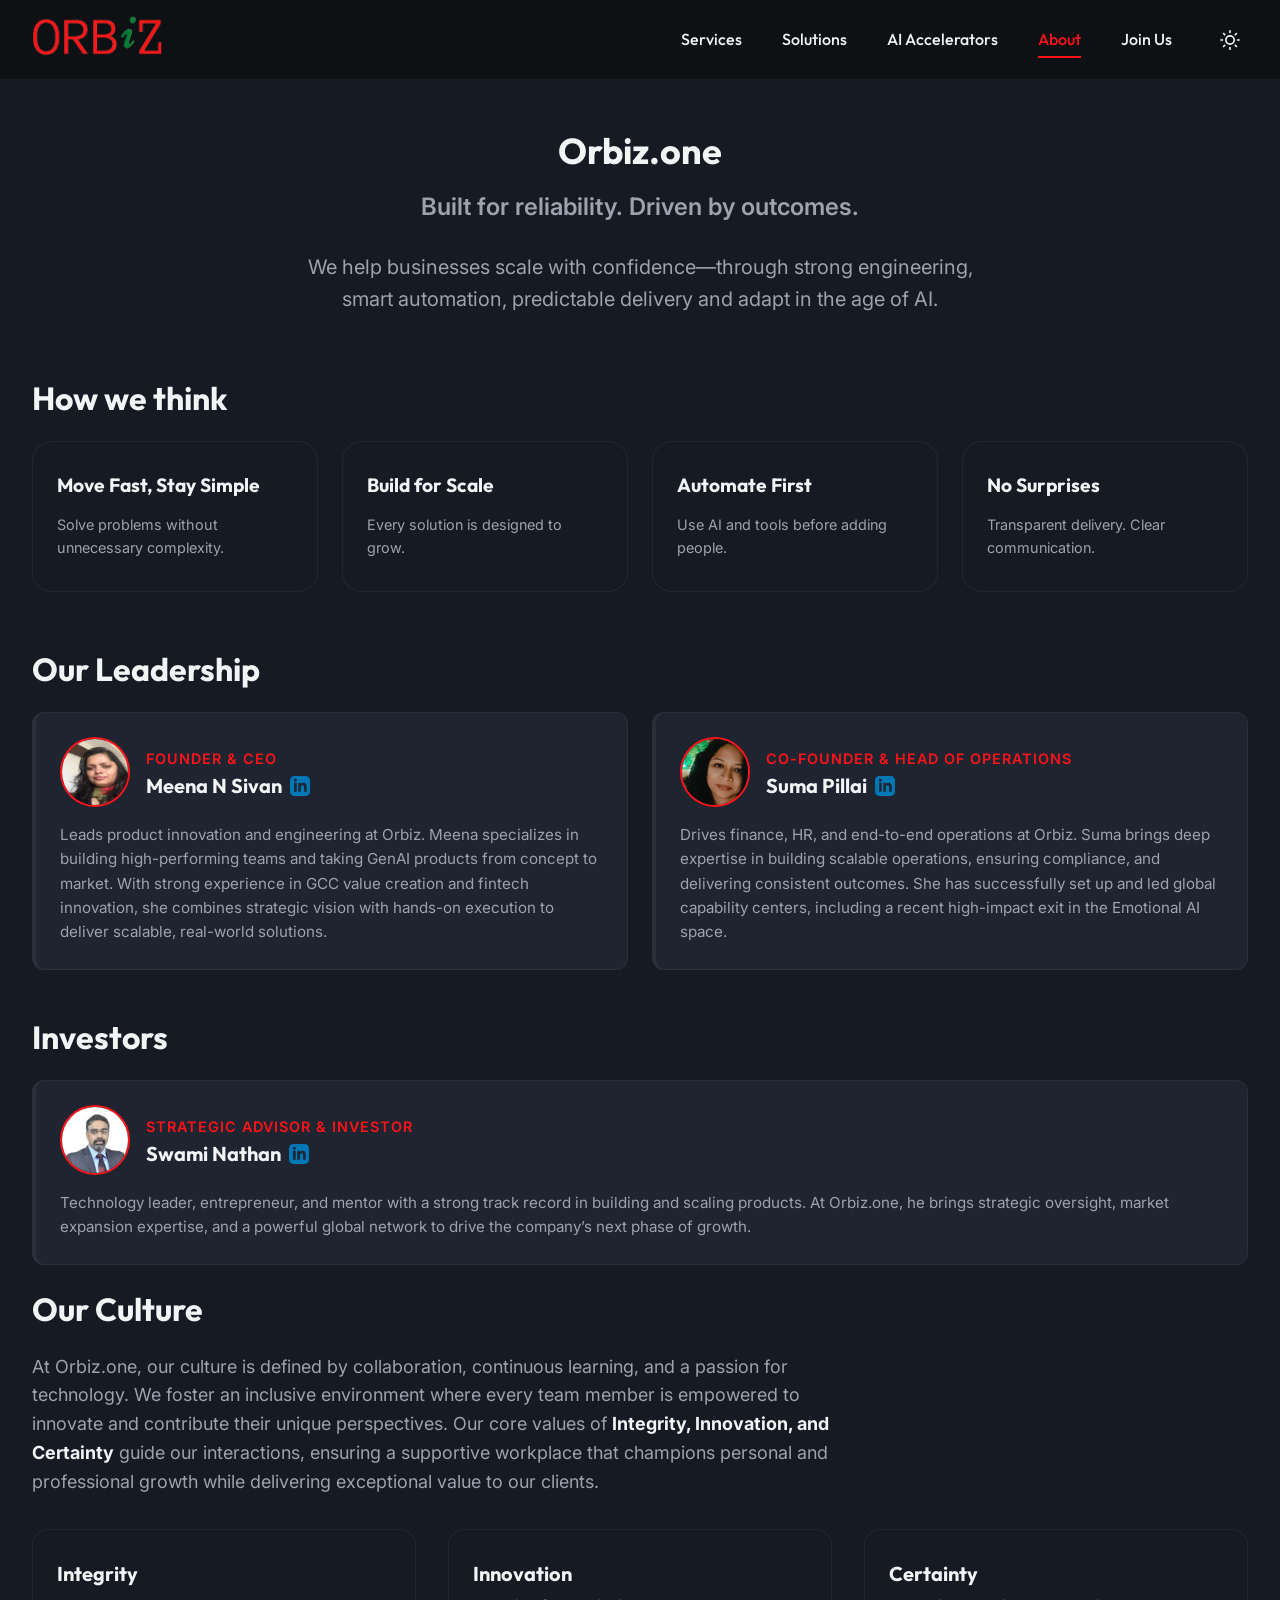
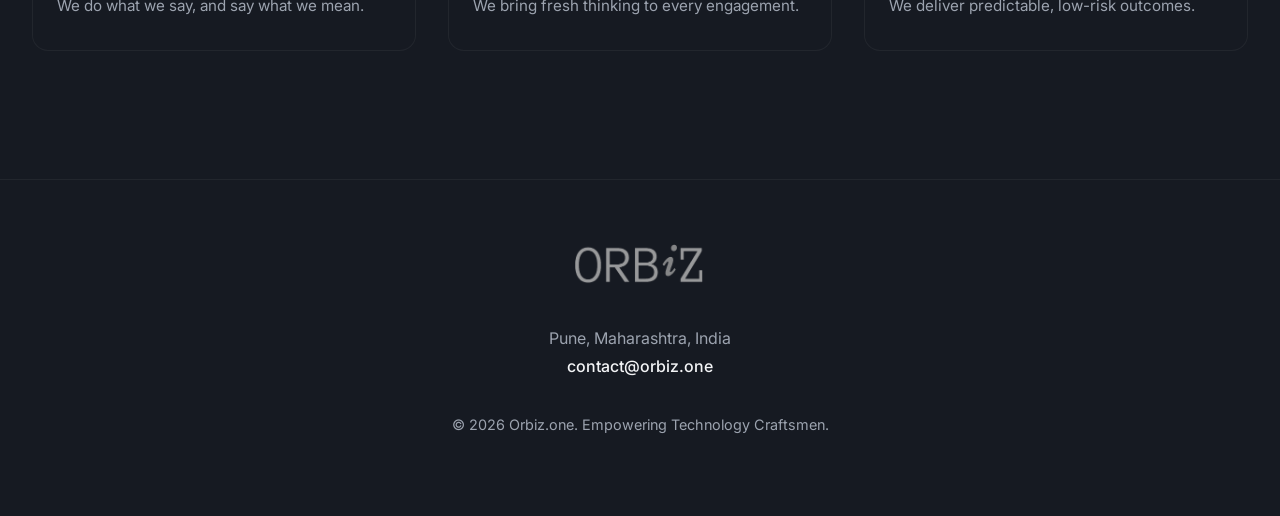
==== about.html @ 1b21f6eb "Migrate orbiz.one to multipage architecture with standalone pages and dedicated assets" ====
<!DOCTYPE html>
<html lang="en">

<head>
  <meta charset="UTF-8" />
  <meta name="viewport" content="width=device-width, initial-scale=1.0" />
  <title>About - Orbiz.one</title>
  <meta name="description" content="Meet the Orbiz.one leadership team and investors, and learn how we think, work, and build our culture." />

  <link rel="preconnect" href="https://fonts.googleapis.com">
  <link rel="preconnect" href="https://fonts.gstatic.com" crossorigin>
  <link
    href="https://fonts.googleapis.com/css2?family=Inter:wght@300;400;500;600&family=Outfit:wght@400;500;700;800&display=swap"
    rel="stylesheet">

  <link rel="stylesheet" href="assets/styles.css">
</head>

<body>

  <header id="navbar">
    <div class="container nav-container">
      <a href="index.html" class="logo">
        <img src="assets/images/orbiz-logo.png" alt="Orbiz.one Logo" />
      </a>
      <nav class="nav-links" id="navLinks">
        <a href="services.html">Services</a>
        <a href="solutions.html">Solutions</a>
        <a href="products.html">AI Accelerators</a>
        <a href="about.html" class="active" aria-current="page">About</a>
        <a href="careers.html">Join Us</a>
        <button id="themeToggle" class="btn-icon" aria-label="Toggle Theme">
          <svg id="moonIcon" xmlns="http://www.w3.org/2000/svg" width="20" height="20" viewBox="0 0 24 24" fill="none"
            stroke="currentColor" stroke-width="2" stroke-linecap="round" stroke-linejoin="round">
            <path d="M21 12.79A9 9 0 1 1 11.21 3 7 7 0 0 0 21 12.79z"></path>
          </svg>
          <svg id="sunIcon" style="display:none;" xmlns="http://www.w3.org/2000/svg" width="20" height="20"
            viewBox="0 0 24 24" fill="none" stroke="currentColor" stroke-width="2" stroke-linecap="round"
            stroke-linejoin="round">
            <circle cx="12" cy="12" r="5"></circle>
            <line x1="12" y1="1" x2="12" y2="3"></line>
            <line x1="12" y1="21" x2="12" y2="23"></line>
            <line x1="4.22" y1="4.22" x2="5.64" y2="5.64"></line>
            <line x1="18.36" y1="18.36" x2="19.78" y2="19.78"></line>
            <line x1="1" y1="12" x2="3" y2="12"></line>
            <line x1="21" y1="12" x2="23" y2="12"></line>
            <line x1="4.22" y1="19.78" x2="5.64" y2="18.36"></line>
            <line x1="18.36" y1="5.64" x2="19.78" y2="4.22"></line>
          </svg>
        </button>
      </nav>
      <div class="nav-toggle" id="mobileMenuBtn">&#9776;</div>
    </div>
  </header>

  <main>
    <section id="about">
      <div class="container">
        <h2 class="section-title fade-up">Orbiz.one</h2>
        <p class="section-title fade-up" style="font-size: 1.5rem; font-weight: 600; margin-bottom: 1.5rem;"> Built for
          reliability. Driven by outcomes.</p>
        <p class="section-subtitle fade-up"> We help businesses scale with confidence—through strong engineering, smart
          automation, predictable delivery and adapt in the age of AI.</p>

        <div style="display: block;">
          <div class="about-text fade-up">
            <h3 class="brand-font" style="font-size: 2rem; margin-bottom: 1.5rem;">How we think</h3>
            <div class="four-col-grid fade-up" style="margin-top: 1.5rem; margin-bottom: 2rem;">
              <div class="product-card" style="padding: 2rem 1.5rem; text-align: left;">
                <h4 style="font-size: 1.2rem; margin-bottom: 1rem; font-family: var(--font-heading);">Move Fast, Stay
                  Simple</h4>
                <p style="font-size: 0.9rem; margin-bottom: 0;">Solve problems without unnecessary complexity.</p>
              </div>

              <div class="product-card" style="padding: 2rem 1.5rem; text-align: left;">
                <h4 style="font-size: 1.2rem; margin-bottom: 1rem; font-family: var(--font-heading);">Build for Scale
                </h4>
                <p style="font-size: 0.9rem; margin-bottom: 0;">Every solution is designed to grow.</p>
              </div>

              <div class="product-card" style="padding: 2rem 1.5rem; text-align: left;">
                <h4 style="font-size: 1.2rem; margin-bottom: 1rem; font-family: var(--font-heading);">Automate First
                </h4>
                <p style="font-size: 0.9rem; margin-bottom: 0;">Use AI and tools before adding people.</p>
              </div>

              <div class="product-card" style="padding: 2rem 1.5rem; text-align: left;">
                <h4 style="font-size: 1.2rem; margin-bottom: 1rem; font-family: var(--font-heading);">No Surprises</h4>
                <p style="font-size: 0.9rem; margin-bottom: 0;">Transparent delivery. Clear communication.</p>
              </div>
            </div>

            <br>
            <h3 class="brand-font" style="font-size: 2rem; margin-bottom: 1.5rem;">Our Leadership</h3>
            <div class="leadership-list"
              style="flex-direction: row; gap: 1.5rem; margin-bottom: 3rem; flex-wrap: wrap;">
              <div class="leader-card" style="flex: 1; min-width: 280px;">
                <div style="display: flex; align-items: center; gap: 1rem; margin-bottom: 1rem;">
                  <img src="assets/images/profile-meena.jpeg" alt="Meena N Sivan"
                    style="width: 70px; height: 70px; border-radius: 50%; object-fit: cover; border: 2px solid var(--brand-red);">
                  <div>
                    <span style="margin-bottom: 0.25rem;">Founder & CEO</span>
                    <h4 style="margin-bottom: 0; display: flex; align-items: center; gap: 0.5rem;">
                      Meena N Sivan
                      <a href="https://www.linkedin.com/in/meenasivan/" target="_blank" rel="noopener noreferrer"
                        style="color: #0077b5; display: inline-flex; transition: opacity 0.3s;">
                        <svg xmlns="http://www.w3.org/2000/svg" width="20" height="20" viewBox="0 0 24 24"
                          fill="currentColor">
                          <path
                            d="M19 0h-14c-2.761 0-5 2.239-5 5v14c0 2.761 2.239 5 5 5h14c2.762 0 5-2.239 5-5v-14c0-2.761-2.238-5-5-5zm-11 19h-3v-11h3v11zm-1.5-12.268c-.966 0-1.75-.79-1.75-1.764s.784-1.764 1.75-1.764 1.75.79 1.75 1.764-.783 1.764-1.75 1.764zm13.5 12.268h-3v-5.604c0-3.368-4-3.113-4 0v5.604h-3v-11h3v1.765c1.396-2.586 7-2.777 7 2.476v6.759z" />
                        </svg>
                      </a>
                    </h4>
                  </div>
                </div>
                <p style="margin-bottom:0; font-size: 0.95rem;">Leads product innovation and engineering at Orbiz. Meena
                  specializes in building high-performing teams and taking GenAI products from concept to market. With
                  strong experience in GCC value creation and fintech innovation, she combines strategic vision with
                  hands-on execution to deliver scalable, real-world solutions.</p>
              </div>
              <div class="leader-card" style="flex: 1; min-width: 280px;">
                <div style="display: flex; align-items: center; gap: 1rem; margin-bottom: 1rem;">
                  <img src="assets/images/profile-suma.jpeg" alt="Suma Pillai"
                    style="width: 70px; height: 70px; border-radius: 50%; object-fit: cover; border: 2px solid var(--brand-red);">
                  <div>
                    <span style="margin-bottom: 0.25rem;">Co-Founder & Head of Operations</span>
                    <h4 style="margin-bottom: 0; display: flex; align-items: center; gap: 0.5rem;">
                      Suma Pillai
                      <a href="https://www.linkedin.com/in/suma-pillai/" target="_blank" rel="noopener noreferrer"
                        style="color: #0077b5; display: inline-flex; transition: opacity 0.3s;">
                        <svg xmlns="http://www.w3.org/2000/svg" width="20" height="20" viewBox="0 0 24 24"
                          fill="currentColor">
                          <path
                            d="M19 0h-14c-2.761 0-5 2.239-5 5v14c0 2.761 2.239 5 5 5h14c2.762 0 5-2.239 5-5v-14c0-2.761-2.238-5-5-5zm-11 19h-3v-11h3v11zm-1.5-12.268c-.966 0-1.75-.79-1.75-1.764s.784-1.764 1.75-1.764 1.75.79 1.75 1.764-.783 1.764-1.75 1.764zm13.5 12.268h-3v-5.604c0-3.368-4-3.113-4 0v5.604h-3v-11h3v1.765c1.396-2.586 7-2.777 7 2.476v6.759z" />
                        </svg>
                      </a>
                    </h4>
                  </div>
                </div>
                <p style="margin-bottom:0; font-size: 0.95rem;">Drives finance, HR, and end-to-end operations at Orbiz.
                  Suma brings deep expertise in building scalable operations, ensuring compliance, and delivering
                  consistent outcomes. She has successfully set up and led global capability centers, including a recent
                  high-impact exit in the Emotional AI space.</p>
              </div>
            </div>

            <h3 class="brand-font" style="font-size: 2rem; margin-bottom: 1.5rem;">Investors</h3>
            <div class="leadership-list" style="margin-top: 1.5rem;">
              <div class="leader-card">
                <div style="display: flex; align-items: center; gap: 1rem; margin-bottom: 1rem;">
                  <img src="assets/images/profile-swami.jpeg" alt="Swami Nathan"
                    style="width: 70px; height: 70px; border-radius: 50%; object-fit: cover; border: 2px solid var(--brand-red);">
                  <div>
                    <span style="margin-bottom: 0.25rem;">Strategic Advisor & Investor</span>
                    <h4 style="margin-bottom: 0; display: flex; align-items: center; gap: 0.5rem;">
                      Swami Nathan
                      <a href="https://www.linkedin.com/in/2swami/" target="_blank" rel="noopener noreferrer"
                        style="color: #0077b5; display: inline-flex; transition: opacity 0.3s;">
                        <svg xmlns="http://www.w3.org/2000/svg" width="20" height="20" viewBox="0 0 24 24"
                          fill="currentColor">
                          <path
                            d="M19 0h-14c-2.761 0-5 2.239-5 5v14c0 2.761 2.239 5 5 5h14c2.762 0 5-2.239 5-5v-14c0-2.761-2.238-5-5-5zm-11 19h-3v-11h3v11zm-1.5-12.268c-.966 0-1.75-.79-1.75-1.764s.784-1.764 1.75-1.764 1.75.79 1.75 1.764-.783 1.764-1.75 1.764zm13.5 12.268h-3v-5.604c0-3.368-4-3.113-4 0v5.604h-3v-11h3v1.765c1.396-2.586 7-2.777 7 2.476v6.759z" />
                        </svg>
                      </a>
                    </h4>
                  </div>
                </div>
                <p style="margin-bottom:0; font-size: 0.95rem;">Technology leader, entrepreneur, and mentor with a
                  strong track record in building and scaling products. At Orbiz.one, he brings strategic oversight,
                  market expansion expertise, and a powerful global network to drive the company’s next phase of growth.
                </p>
              </div>
            </div>

        <br>
        <h3 class="brand-font fade-up" style="font-size: 2rem; margin-bottom: 1.5rem;">Our Culture</h3>
        <p class="fade-up" style="max-width: 800px;">At Orbiz.one, our culture is defined by collaboration,
          continuous learning, and a passion for technology. We foster an inclusive environment where every team
          member is empowered to innovate and contribute their unique perspectives. Our core values of
          <strong style="color: var(--text-main);">Integrity, Innovation, and Certainty</strong> guide our
          interactions, ensuring a supportive workplace that champions personal and professional growth while
          delivering exceptional value to our clients.</p>
        <div class="pillars-grid fade-up" style="margin-top: 2rem; margin-bottom: 0;">
          <div class="pillar-card" style="padding: 2rem 1.5rem;">
            <h4 style="font-size: 1.25rem; margin-bottom: 0.5rem; font-family: var(--font-heading);">Integrity</h4>
            <p style="font-size: 0.95rem; margin-bottom: 0;">We do what we say, and say what we mean.</p>
          </div>
          <div class="pillar-card" style="padding: 2rem 1.5rem;">
            <h4 style="font-size: 1.25rem; margin-bottom: 0.5rem; font-family: var(--font-heading);">Innovation</h4>
            <p style="font-size: 0.95rem; margin-bottom: 0;">We bring fresh thinking to every engagement.</p>
          </div>
          <div class="pillar-card" style="padding: 2rem 1.5rem;">
            <h4 style="font-size: 1.25rem; margin-bottom: 0.5rem; font-family: var(--font-heading);">Certainty</h4>
            <p style="font-size: 0.95rem; margin-bottom: 0;">We deliver predictable, low-risk outcomes.</p>
          </div>
        </div>
          </div>
        </div>
      </div>
    </section>

  </main>

  <footer>
    <div class="container footer-content">
      <a href="index.html" class="footer-logo">
        <img src="assets/images/orbiz-logo.png" alt="Orbiz.one Logo" />
      </a>
      <div style="text-align: center; color: var(--text-muted); line-height: 1.8;">
        Pune, Maharashtra, India<br>
        <a href="mailto:contact@orbiz.one" style="color: var(--text-main); font-weight: 500; transition: color 0.3s;"
          onmouseover="this.style.color='var(--brand-red)'"
          onmouseout="this.style.color='var(--text-main)'">contact@orbiz.one</a>
      </div>
      <p class="footer-bottom" style="margin-top: 0;">&copy; 2026 Orbiz.one. Empowering Technology Craftsmen.</p>
    </div>
  </footer>

  <script src="assets/script.js"></script>
</body>

</html>
---- assets/styles.css ----
:root {
      /* Native Dark Theme */
      --brand-red: #ff1319;
      --brand-red-glow: rgba(255, 19, 25, 0.4);
      --bg-color: #0d0f12;
      --surface-color-1: #161a22;
      --surface-color-2: #1e2430;

      --text-main: #f3f4f6;
      --text-muted: #9ca3af;
      --text-inverse: #0f172a;

      --border-color: rgba(255, 255, 255, 0.05);
      --nav-bg: rgba(13, 15, 18, 0.8);
      --nav-bg-scrolled: rgba(13, 15, 18, 0.95);
      --shadow-color: rgba(0, 0, 0, 0.3);

      --font-heading: 'Outfit', sans-serif;
      --font-body: 'Inter', sans-serif;
      --nav-height: 80px;
      --transition: all 0.3s cubic-bezier(0.25, 0.8, 0.25, 1);
    }

    [data-theme="light"] {
      /* Light Theme Override */
      --brand-red-glow: rgba(255, 19, 25, 0.15);
      --bg-color: #f8fafc;
      --surface-color-1: #ffffff;
      --surface-color-2: #f1f5f9;

      --text-main: #0f172a;
      --text-muted: #475569;
      --text-inverse: #ffffff;

      --border-color: rgba(0, 0, 0, 0.1);
      --nav-bg: rgba(255, 255, 255, 0.85);
      --nav-bg-scrolled: rgba(255, 255, 255, 0.98);
      --shadow-color: rgba(0, 0, 0, 0.08);
    }

    * {
      margin: 0;
      padding: 0;
      box-sizing: border-box;
    }

    html {
      scroll-behavior: smooth;
    }

    body {
      font-family: var(--font-body);
      background-color: var(--bg-color);
      color: var(--text-main);
      line-height: 1.6;
      overflow-x: hidden;
      transition: background-color 0.3s ease, color 0.3s ease;
    }

    h1,
    h2,
    h3,
    h4,
    .brand-font {
      font-family: var(--font-heading);
      font-weight: 700;
      line-height: 1.2;
      color: var(--text-main);
    }

    a {
      text-decoration: none;
      color: inherit;
    }

    ul {
      list-style: none;
    }

    p {
      color: var(--text-muted);
      font-size: 1.125rem;
      margin-bottom: 1rem;
    }

    .container {
      max-width: 1280px;
      margin: 0 auto;
      padding: 0 2rem;
    }

    .bg-gradient {
      position: absolute;
      top: 0;
      left: 0;
      width: 100%;
      height: 100%;
      z-index: -1;
      overflow: hidden;
      pointer-events: none;
    }

    .bg-gradient::before {
      content: '';
      position: absolute;
      top: -20%;
      left: -10%;
      width: 50%;
      height: 70%;
      background: radial-gradient(circle, var(--brand-red-glow) 0%, transparent 70%);
      filter: blur(120px);
      opacity: 0.8;
    }

    .text-red {
      color: var(--brand-red) !important;
    }

    .section-title {
      font-size: 2.25rem;
      text-align: center;
      margin-bottom: 1rem;
    }

    .section-subtitle {
      text-align: center;
      max-width: 700px;
      margin: 0 auto 4rem auto;
      font-size: 1.25rem;
    }

    .btn {
      display: inline-flex;
      align-items: center;
      justify-content: center;
      padding: 0.875rem 2rem;
      border-radius: 50px;
      font-family: var(--font-heading);
      font-weight: 600;
      font-size: 1.1rem;
      cursor: pointer;
      transition: var(--transition);
      border: 2px solid transparent;
    }

    .btn-primary {
      background-color: var(--brand-red);
      color: white;
      box-shadow: 0 4px 15px rgba(255, 19, 25, 0.3);
    }

    .btn-primary:hover {
      background-color: transparent;
      border-color: var(--brand-red);
      color: var(--brand-red);
      box-shadow: 0 0 20px rgba(255, 19, 25, 0.5);
    }

    .btn-outline {
      background-color: transparent;
      border-color: var(--text-main);
      color: var(--text-main);
    }

    .btn-outline:hover {
      background-color: var(--text-main);
      color: var(--text-inverse);
    }

    .btn-icon {
      background: none;
      border: none;
      color: var(--text-main);
      cursor: pointer;
      display: flex;
      align-items: center;
      padding: 0.5rem;
      border-radius: 50%;
      transition: background 0.3s ease;
    }

    .btn-icon:hover {
      background: var(--surface-color-2);
    }

    /* Nav */
    header {
      position: fixed;
      top: 0;
      left: 0;
      width: 100%;
      height: var(--nav-height);
      display: flex;
      align-items: center;
      background: var(--nav-bg);
      backdrop-filter: blur(12px);
      -webkit-backdrop-filter: blur(12px);
      z-index: 1000;
      border-bottom: 1px solid var(--border-color);
      transition: var(--transition);
    }

    header.scrolled {
      height: 70px;
      background: var(--nav-bg-scrolled);
      box-shadow: 0 4px 30px var(--shadow-color);
    }

    .nav-container {
      display: flex;
      justify-content: space-between;
      align-items: center;
      width: 100%;
    }

    .logo img {
      height: 40px;
      border-radius: 4px;
    }

    .nav-links {
      display: flex;
      gap: 2.5rem;
      align-items: center;
    }

    .nav-links a {
      font-family: var(--font-heading);
      font-size: 1rem;
      font-weight: 500;
      position: relative;
      transition: color 0.3s ease;
      color: var(--text-main);
    }

    .nav-links a:hover {
      color: var(--brand-red);
    }

    .nav-links a::after {
      content: '';
      position: absolute;
      width: 0;
      height: 2px;
      bottom: -6px;
      left: 0;
      background-color: var(--brand-red);
      transition: width 0.3s ease;
    }

    .nav-links a:hover::after {
      width: 100%;
    }

    /* Active-page indicator (added for the multi-page split, mirrors the hover state) */
    .nav-links a.active {
      color: var(--brand-red);
    }

    .nav-links a.active::after {
      width: 100%;
    }

    .nav-toggle {
      display: none;
      font-size: 1.5rem;
      cursor: pointer;
      color: var(--text-main);
    }

    section {
      padding: 8rem 0;
      position: relative;
    }

    /* Hero */
    #hero {
      min-height: 100vh;
      display: flex;
      align-items: center;
      padding-top: 8rem;
      text-align: center;
    }

    .hero-content {
      max-width: 900px;
      margin: 0 auto;
      z-index: 10;
    }

    .hero-title {
      font-size: 3.5rem;
      margin-bottom: 2rem;
      letter-spacing: -1px;
    }

    .hero-subtitle {
      font-size: 1.5rem;
      margin-bottom: 3rem;
      color: var(--text-muted);
    }

    .hero-actions {
      display: flex;
      justify-content: center;
      gap: 1.5rem;
    }

    .pillars-grid {
      display: grid;
      grid-template-columns: repeat(3, 1fr);
      gap: 2rem;
      margin-top: 5rem;
      z-index: 10;
    }

    .pillar-card {
      background: var(--surface-color-1);
      border: 1px solid var(--border-color);
      border-radius: 16px;
      padding: 2.5rem 2rem;
      text-align: left;
      transition: var(--transition);
      position: relative;
      overflow: hidden;
    }

    .pillar-card::before {
      content: '';
      position: absolute;
      top: 0;
      left: 0;
      width: 100%;
      height: 4px;
      background: var(--brand-red);
      transform: scaleX(0);
      transform-origin: left;
      transition: transform 0.4s ease;
    }

    .pillar-card:hover {
      transform: translateY(-10px);
      box-shadow: 0 10px 40px var(--shadow-color);
      background: var(--surface-color-2);
    }

    .pillar-card:hover::before {
      transform: scaleX(1);
    }

    .pillar-card h3 {
      font-size: 1.5rem;
      margin-bottom: 1rem;
    }

    /* Services */
    .services-grid {
      display: grid;
      grid-template-columns: repeat(auto-fit, minmax(320px, 1fr));
      gap: 2.5rem;
    }

    .service-card {
      background: linear-gradient(145deg, var(--surface-color-1), var(--surface-color-2));
      border: 1px solid var(--border-color);
      padding: 3rem 2rem;
      border-radius: 20px;
      transition: var(--transition);
    }

    .service-card:hover {
      transform: translateY(-5px);
      border-color: rgba(255, 19, 25, 0.3);
      box-shadow: 0 20px 40px var(--shadow-color);
    }

    .service-card h3 {
      font-size: 1.75rem;
      margin-bottom: 1.5rem;
    }

    .service-list li {
      margin-bottom: 1rem;
      padding-left: 1.5rem;
      position: relative;
      color: var(--text-muted);
    }

    .service-list li::before {
      content: '→';
      position: absolute;
      left: 0;
      top: 0;
      color: var(--brand-red);
      font-weight: bold;
    }

    .service-list li strong {
      color: var(--text-main);
    }

    /* Solutions */
    #solutions {
      background-color: var(--surface-color-1);
      border-top: 1px solid var(--border-color);
      border-bottom: 1px solid var(--border-color);
    }

    .solution-item {
      display: flex;
      align-items: center;
      gap: 4rem;
      margin-bottom: 6rem;
    }

    .solution-item:last-child {
      margin-bottom: 0;
    }

    .solution-item:nth-child(even) {
      flex-direction: row-reverse;
    }

    .solution-content {
      flex: 1;
    }

    .solution-content h3 {
      font-size: 2.25rem;
      margin-bottom: 1.5rem;
    }

    .solution-features {
      margin-top: 2rem;
    }

    .solution-features li {
      background: var(--surface-color-2);
      padding: 1rem 1.5rem;
      border-radius: 8px;
      margin-bottom: 1rem;
      border-left: 2px solid var(--brand-red);
    }

    .solution-features li strong {
      color: var(--text-main);
      display: block;
      margin-bottom: 0.25rem;
    }

    .solution-visual {
      flex: 1;
      height: 400px;
      background: linear-gradient(135deg, var(--surface-color-2), var(--bg-color));
      border-radius: 20px;
      border: 1px solid var(--border-color);
      display: flex;
      align-items: center;
      justify-content: center;
      position: relative;
      overflow: hidden;
    }

    .solution-visual::after {
      content: '';
      position: absolute;
      width: 150px;
      height: 150px;
      background: var(--brand-red);
      filter: blur(80px);
      opacity: 0.2;
    }

    .solution-number {
      font-size: 10rem;
      font-family: var(--font-heading);
      font-weight: 800;
      color: var(--border-color);
    }

    /* Products */
    .products-grid {
      display: grid;
      grid-template-columns: repeat(3, 1fr);
      gap: 2rem;
    }

    .product-card {
      text-align: center;
      padding: 4rem 2rem;
      background: var(--surface-color-1);
      border: 1px solid var(--border-color);
      border-radius: 20px;
      position: relative;
      transition: var(--transition);
      z-index: 1;
    }

    .product-card::before {
      content: '';
      position: absolute;
      top: 0;
      left: 0;
      width: 100%;
      height: 100%;
      background: radial-gradient(circle at top, rgba(255, 19, 25, 0.05), transparent 70%);
      border-radius: 20px;
      z-index: -1;
      opacity: 0;
      transition: var(--transition);
    }

    .product-card:hover {
      transform: translateY(-10px);
    }

    .product-card:hover::before {
      opacity: 1;
    }

    .product-icon {
      width: 70px;
      height: 70px;
      background: rgba(255, 19, 25, 0.1);
      color: var(--brand-red);
      border-radius: 50%;
      display: flex;
      align-items: center;
      justify-content: center;
      margin: 0 auto 2rem auto;
      font-size: 1.5rem;
      font-weight: 700;
      font-family: var(--font-heading);
    }

    .product-card h3 {
      font-size: 1.5rem;
      margin-bottom: 1rem;
    }

    /* About */
    #about {
      background-color: var(--surface-color-1);
      border-top: 1px solid var(--border-color);
    }

    .about-grid {
      display: grid;
      grid-template-columns: 1fr 1fr;
      gap: 4rem;
      align-items: center;
    }

    .leadership-list {
      display: flex;
      flex-direction: column;
      gap: 1.5rem;
    }

    .leader-card {
      background: var(--surface-color-2);
      padding: 1.5rem;
      border-radius: 12px;
      border-left: 4px solid var(--brand-red);
      border: 1px solid var(--border-color);
      border-left-width: 4px;
    }

    .leader-card h4 {
      font-size: 1.25rem;
      margin-bottom: 0.5rem;
    }

    .leader-card span {
      color: var(--brand-red);
      font-size: 0.9rem;
      font-weight: 600;
      text-transform: uppercase;
      letter-spacing: 1px;
      display: block;
      margin-bottom: 0.5rem;
    }

    /* Careers */
    #careers {
      background: linear-gradient(to bottom, var(--surface-color-2), var(--bg-color));
      text-align: center;
      padding: 8rem 0;
    }

    .careers-content {
      max-width: 800px;
      margin: 0 auto;
    }

    .jobs-grid {
      display: grid;
      grid-template-columns: 1fr;
      gap: 1.5rem;
      margin: 3rem 0;
    }

    .job-card {
      background: var(--surface-color-1);
      padding: 1.5rem;
      border-radius: 12px;
      font-family: var(--font-heading);
      font-weight: 600;
      font-size: 1.2rem;
      border: 1px solid var(--border-color);
      transition: var(--transition);
      color: var(--text-main);
    }

    .job-card:hover {
      border-color: var(--brand-red);
      background: rgba(255, 19, 25, 0.05);
    }

    /* Footer */
    footer {
      background: var(--surface-color-1);
      padding: 4rem 0;
      border-top: 1px solid var(--border-color);
      text-align: center;
    }

    .footer-content {
      display: flex;
      flex-direction: column;
      align-items: center;
      gap: 2rem;
    }

    .footer-logo img {
      height: 40px;
      opacity: 0.8;
      filter: grayscale(100%) invert(1);
      transition: var(--transition);
    }

    [data-theme="light"] .footer-logo img {
      filter: grayscale(100%);
    }

    /* Basic invert for dark mode if logo is dark */
    .footer-logo img:hover {
      filter: grayscale(0%);
      opacity: 1;
    }

    .footer-bottom {
      margin-top: 2rem;
      color: var(--text-muted);
      font-size: 0.9rem;
    }

    .fade-up {
      opacity: 0;
      transform: translateY(40px);
      transition: opacity 0.8s ease, transform 0.8s ease;
    }

    .fade-up.visible {
      opacity: 1;
      transform: translateY(0);
    }

    .four-col-grid {
      display: grid;
      grid-template-columns: repeat(4, 1fr);
      gap: 1.5rem;
    }

    @media (max-width: 992px) {
      .four-col-grid {
        grid-template-columns: repeat(2, 1fr);
      }

      .hero-title {
        font-size: 3.5rem;
      }

      .pillars-grid,
      .about-grid,
      .solution-item,
      .products-grid {
        grid-template-columns: 1fr;
      }

      .solution-item:nth-child(even) {
        flex-direction: column;
      }

      .solution-item {
        flex-direction: column;
        gap: 2rem;
      }

      .solution-visual {
        width: 100%;
        height: 300px;
      }
    }

    @media (max-width: 768px) {
      .four-col-grid {
        grid-template-columns: 1fr;
      }

      .nav-links {
        position: absolute;
        top: var(--nav-height);
        left: 0;
        width: 100%;
        background: var(--surface-color-1);
        flex-direction: column;
        align-items: center;
        gap: 1.5rem;
        padding: 2rem 0;
        transform: translateY(-150%);
        opacity: 0;
        transition: var(--transition);
        border-bottom: 1px solid var(--border-color);
      }

      .nav-links.active {
        transform: translateY(0);
        opacity: 1;
      }

      .nav-toggle {
        display: block;
      }

      .hero-title {
        font-size: 2.75rem;
      }

      .hero-actions {
        flex-direction: column;
      }

      .jobs-grid {
        grid-template-columns: 1fr;
      }
    }

    .job-card {
      cursor: pointer;
      text-align: left;
    }

    .job-card-header {
      display: flex;
      justify-content: space-between;
      align-items: center;
      transition: color 0.3s;
    }

    .job-card:hover .job-card-header {
      color: var(--brand-red);
    }

    .job-expand-icon {
      transition: transform 0.3s ease;
    }

    .job-card.active .job-expand-icon {
      transform: rotate(180deg);
    }

    .job-details {
      max-height: 0;
      overflow: hidden;
      opacity: 0;
      transition: all 0.4s ease;
      text-align: left;
      font-family: var(--font-body);
      font-weight: 400;
      font-size: 0.95rem;
    }

    .job-card.active .job-details {
      max-height: 2500px;
      opacity: 1;
      margin-top: 1.5rem;
      padding-top: 1.5rem;
      border-top: 1px solid var(--border-color);
    }

    .jd-section {
      margin-top: 1.25rem;
    }

    .jd-section h5 {
      font-size: 1.1rem;
      margin-bottom: 0.5rem;
      font-family: var(--font-heading);
      color: var(--text-main);
    }

    .jd-section ul {
      padding-left: 1.5rem;
      margin-top: 0.5rem;
    }

    .jd-section li {
      margin-bottom: 0.5rem;
      color: var(--text-muted);
    }

    .jd-section p {
      color: var(--text-muted);
    }
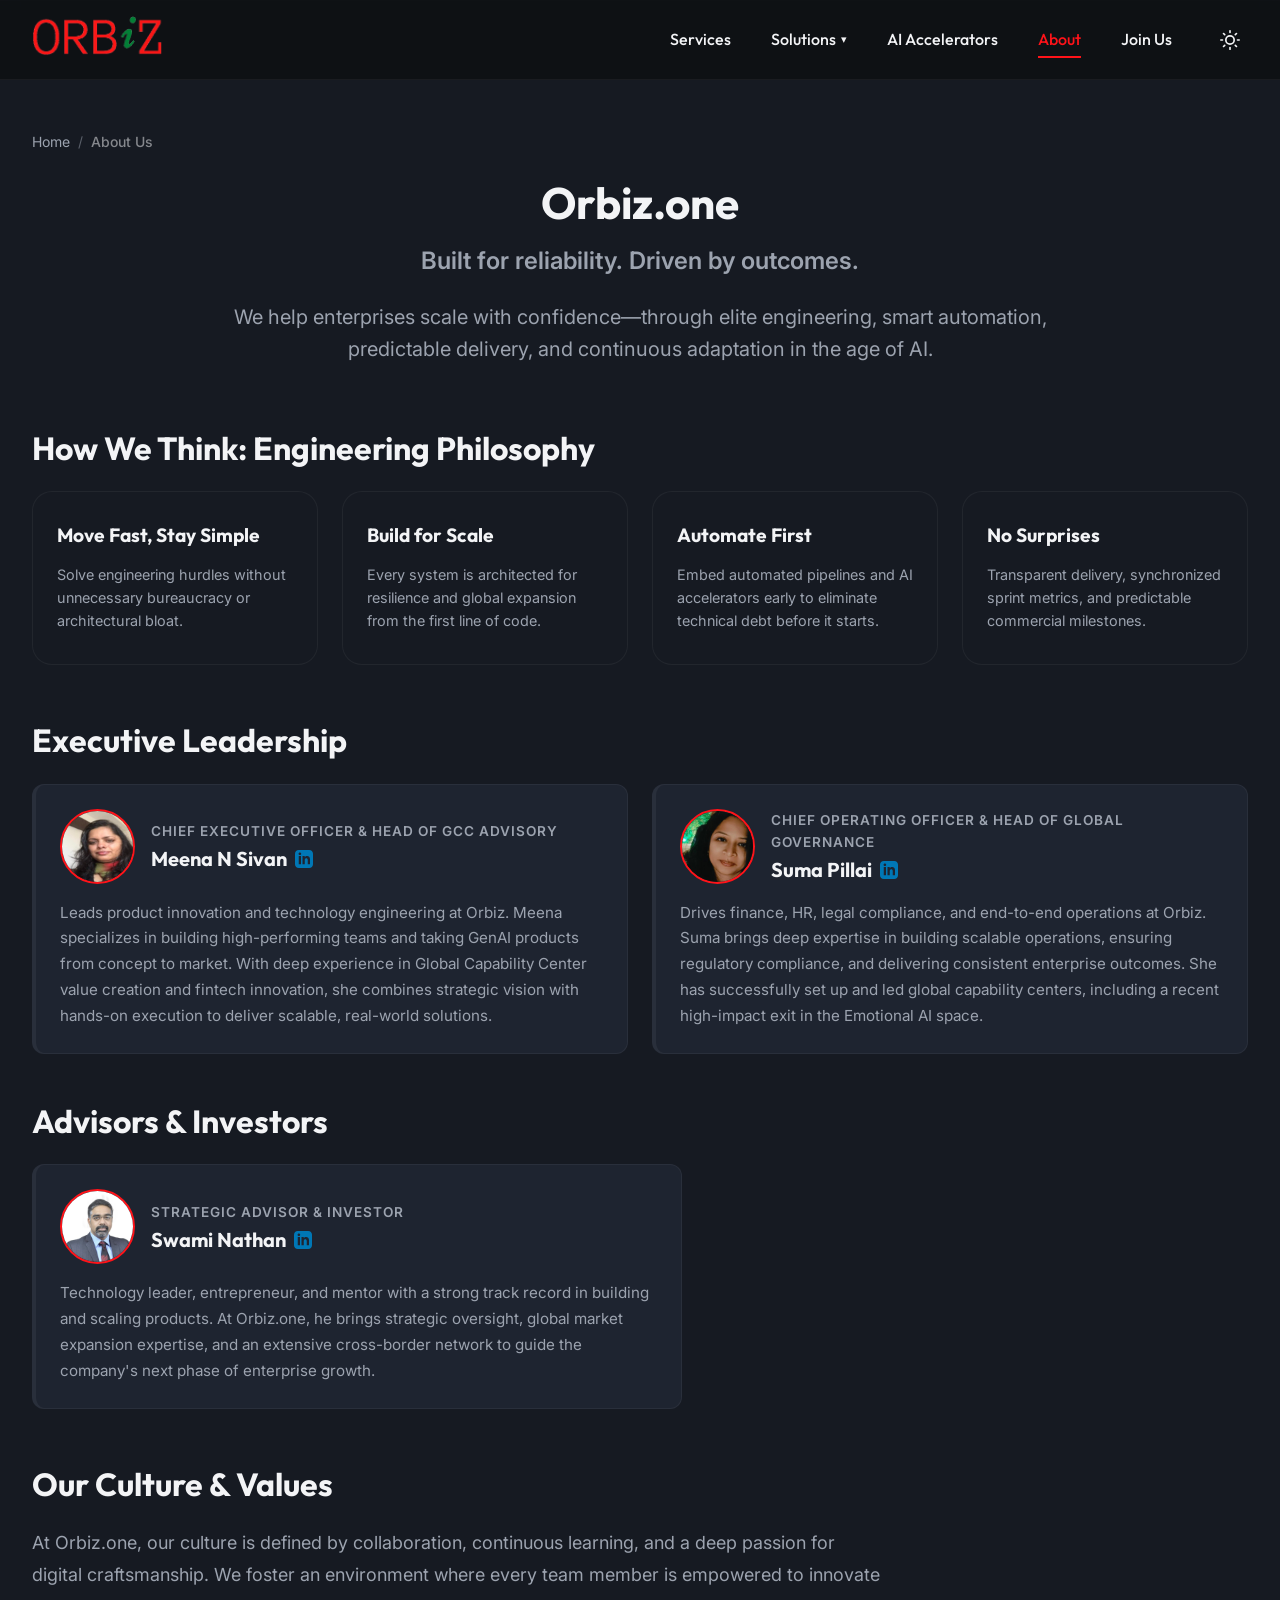
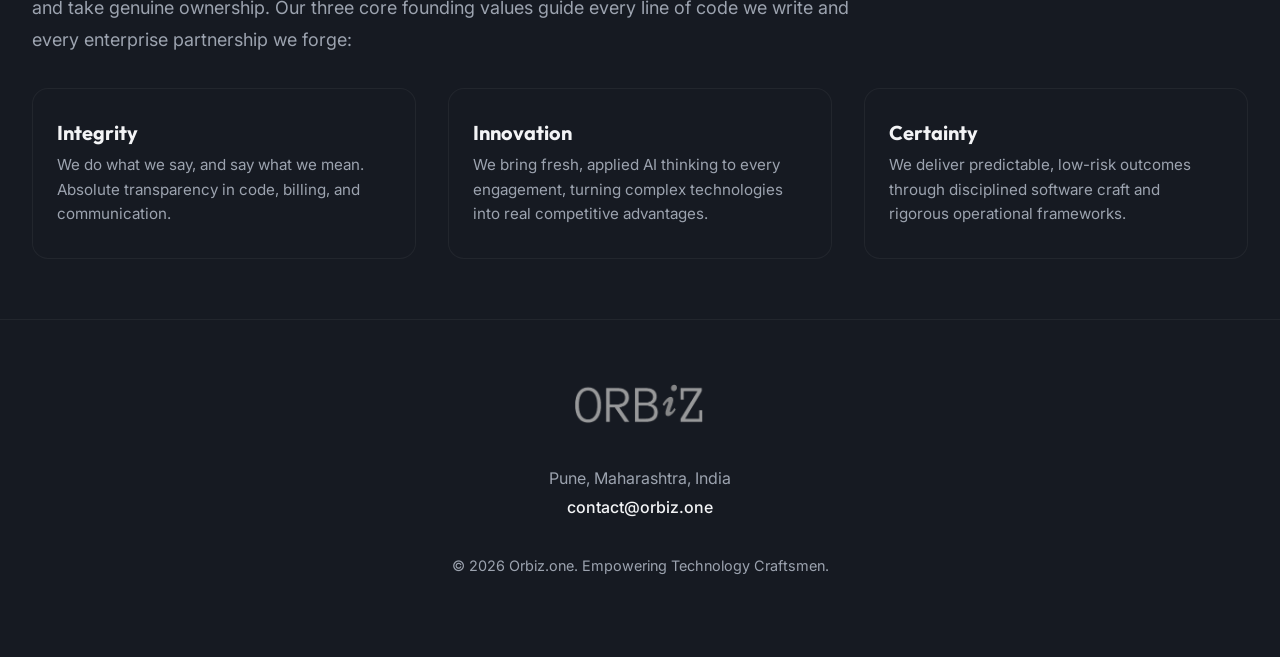
==== commit d26eda30: "Deploy SEO/AEO website architecture: 4 solution pages, updated leadership titles, schemas, sitemap, " ====
--- a/about.html
+++ b/about.html
@@ -4,16 +4,90 @@
 <head>
   <meta charset="UTF-8" />
   <meta name="viewport" content="width=device-width, initial-scale=1.0" />
-  <title>About - Orbiz.one</title>
-  <meta name="description" content="Meet the Orbiz.one leadership team and investors, and learn how we think, work, and build our culture." />
-
+  <title>About Orbiz.one | Leadership, Culture & Technology Craftsmen</title>
+  <meta name="description" content="Learn about Orbiz.one, our executive leadership team, our technology craftsmen culture, and our mission to empower enterprise digital excellence." />
+  <meta name="keywords" content="About Orbiz, Meena N Sivan, Suma Pillai, Swami Nathan, Technology Craftsmen, GCC Leadership Pune, Digital Engineering Firm" />
+  <link rel="canonical" href="https://orbiz.one/about.html" />
+
+  <!-- Open Graph / Social -->
+  <meta property="og:type" content="website" />
+  <meta property="og:url" content="https://orbiz.one/about.html" />
+  <meta property="og:title" content="About Orbiz.one | Leadership, Culture & Technology Craftsmen" />
+  <meta property="og:description" content="Meet the Orbiz.one leadership team, our investors, and our core founding values of Integrity, Innovation, and Certainty." />
+  <meta property="og:image" content="https://orbiz.one/assets/images/orbiz-logo.png" />
+
+  <!-- Twitter -->
+  <meta name="twitter:card" content="summary_large_image" />
+  <meta name="twitter:title" content="About Orbiz.one | Leadership & Culture" />
+  <meta name="twitter:description" content="Meet the leadership team and technology craftsmen powering enterprise digital excellence at Orbiz.one." />
+
+  <!-- Fonts -->
   <link rel="preconnect" href="https://fonts.googleapis.com">
   <link rel="preconnect" href="https://fonts.gstatic.com" crossorigin>
-  <link
-    href="https://fonts.googleapis.com/css2?family=Inter:wght@300;400;500;600&family=Outfit:wght@400;500;700;800&display=swap"
-    rel="stylesheet">
+  <link href="https://fonts.googleapis.com/css2?family=Inter:wght@300;400;500;600&family=Outfit:wght@400;500;700;800&display=swap" rel="stylesheet">
 
   <link rel="stylesheet" href="assets/styles.css">
+
+  <!-- Schema.org JSON-LD -->
+  <script type="application/ld+json">
+  {
+    "@context": "https://schema.org",
+    "@graph": [
+      {
+        "@type": "BreadcrumbList",
+        "itemListElement": [
+          {
+            "@type": "ListItem",
+            "position": 1,
+            "name": "Home",
+            "item": "https://orbiz.one/"
+          },
+          {
+            "@type": "ListItem",
+            "position": 2,
+            "name": "About",
+            "item": "https://orbiz.one/about.html"
+          }
+        ]
+      },
+      {
+        "@type": "Organization",
+        "name": "Orbiz.one",
+        "url": "https://orbiz.one",
+        "logo": "https://orbiz.one/assets/images/orbiz-logo.png",
+        "description": "Specialist technology and consulting firm dedicated to helping enterprises realize their digital potential through cloud engineering, applied AI, and GCC enablement.",
+        "address": {
+          "@type": "PostalAddress",
+          "addressLocality": "Pune",
+          "addressRegion": "Maharashtra",
+          "addressCountry": "India"
+        },
+        "founder": [
+          {
+            "@type": "Person",
+            "name": "Meena N Sivan",
+            "jobTitle": "Chief Executive Officer & Head of GCC Advisory",
+            "sameAs": "https://www.linkedin.com/in/meenasivan/"
+          },
+          {
+            "@type": "Person",
+            "name": "Suma Pillai",
+            "jobTitle": "Chief Operating Officer & Head of Global Governance",
+            "sameAs": "https://www.linkedin.com/in/suma-pillai/"
+          }
+        ],
+        "employee": [
+          {
+            "@type": "Person",
+            "name": "Swami Nathan",
+            "jobTitle": "Strategic Advisor & Investor",
+            "sameAs": "https://www.linkedin.com/in/2swami/"
+          }
+        ]
+      }
+    ]
+  }
+  </script>
 </head>
 
 <body>
@@ -25,7 +99,15 @@
       </a>
       <nav class="nav-links" id="navLinks">
         <a href="services.html">Services</a>
-        <a href="solutions.html">Solutions</a>
+        <div class="nav-item-dropdown">
+          <a href="solutions.html" class="dropdown-toggle">Solutions <span class="dropdown-arrow">&#9662;</span></a>
+          <div class="dropdown-menu">
+            <a href="outsourced-product-development.html">Outsourced Product Development</a>
+            <a href="talent-team-engineering.html">Talent & Team Engineering</a>
+            <a href="gcc-setup-india.html">Global Capability Center (GCC)</a>
+            <a href="eor-services-india.html">Employer of Record (EOR)</a>
+          </div>
+        </div>
         <a href="products.html">AI Accelerators</a>
         <a href="about.html" class="active" aria-current="page">About</a>
         <a href="careers.html">Join Us</a>
@@ -54,146 +136,138 @@
   </header>
 
   <main>
-    <section id="about">
+    <section id="about" style="padding-top: 130px; padding-bottom: 60px;">
       <div class="container">
-        <h2 class="section-title fade-up">Orbiz.one</h2>
-        <p class="section-title fade-up" style="font-size: 1.5rem; font-weight: 600; margin-bottom: 1.5rem;"> Built for
-          reliability. Driven by outcomes.</p>
-        <p class="section-subtitle fade-up"> We help businesses scale with confidence—through strong engineering, smart
-          automation, predictable delivery and adapt in the age of AI.</p>
+        <div class="breadcrumb fade-up">
+          <a href="index.html">Home</a>
+          <span>/</span>
+          <span class="current">About Us</span>
+        </div>
+
+        <h1 class="section-title fade-up" style="font-size: 2.75rem; margin-bottom: 0.75rem;">Orbiz.one</h1>
+        <p class="section-title fade-up" style="font-size: 1.5rem; font-weight: 600; margin-bottom: 1.25rem;">Built for reliability. Driven by outcomes.</p>
+        <p class="section-subtitle fade-up" style="max-width: 840px;">We help enterprises scale with confidence—through elite engineering, smart automation, predictable delivery, and continuous adaptation in the age of AI.</p>
 
         <div style="display: block;">
           <div class="about-text fade-up">
-            <h3 class="brand-font" style="font-size: 2rem; margin-bottom: 1.5rem;">How we think</h3>
-            <div class="four-col-grid fade-up" style="margin-top: 1.5rem; margin-bottom: 2rem;">
-              <div class="product-card" style="padding: 2rem 1.5rem; text-align: left;">
-                <h4 style="font-size: 1.2rem; margin-bottom: 1rem; font-family: var(--font-heading);">Move Fast, Stay
-                  Simple</h4>
-                <p style="font-size: 0.9rem; margin-bottom: 0;">Solve problems without unnecessary complexity.</p>
-              </div>
-
-              <div class="product-card" style="padding: 2rem 1.5rem; text-align: left;">
-                <h4 style="font-size: 1.2rem; margin-bottom: 1rem; font-family: var(--font-heading);">Build for Scale
-                </h4>
-                <p style="font-size: 0.9rem; margin-bottom: 0;">Every solution is designed to grow.</p>
-              </div>
-
-              <div class="product-card" style="padding: 2rem 1.5rem; text-align: left;">
-                <h4 style="font-size: 1.2rem; margin-bottom: 1rem; font-family: var(--font-heading);">Automate First
-                </h4>
-                <p style="font-size: 0.9rem; margin-bottom: 0;">Use AI and tools before adding people.</p>
+            <h2 class="brand-font" style="font-size: 2rem; margin-bottom: 1.5rem;">How We Think: Engineering Philosophy</h2>
+            <div class="four-col-grid fade-up" style="margin-top: 1.5rem; margin-bottom: 3.5rem;">
+              <div class="product-card" style="padding: 2rem 1.5rem; text-align: left;">
+                <h4 style="font-size: 1.2rem; margin-bottom: 1rem; font-family: var(--font-heading);">Move Fast, Stay Simple</h4>
+                <p style="font-size: 0.9rem; margin-bottom: 0;">Solve engineering hurdles without unnecessary bureaucracy or architectural bloat.</p>
+              </div>
+
+              <div class="product-card" style="padding: 2rem 1.5rem; text-align: left;">
+                <h4 style="font-size: 1.2rem; margin-bottom: 1rem; font-family: var(--font-heading);">Build for Scale</h4>
+                <p style="font-size: 0.9rem; margin-bottom: 0;">Every system is architected for resilience and global expansion from the first line of code.</p>
+              </div>
+
+              <div class="product-card" style="padding: 2rem 1.5rem; text-align: left;">
+                <h4 style="font-size: 1.2rem; margin-bottom: 1rem; font-family: var(--font-heading);">Automate First</h4>
+                <p style="font-size: 0.9rem; margin-bottom: 0;">Embed automated pipelines and AI accelerators early to eliminate technical debt before it starts.</p>
               </div>
 
               <div class="product-card" style="padding: 2rem 1.5rem; text-align: left;">
                 <h4 style="font-size: 1.2rem; margin-bottom: 1rem; font-family: var(--font-heading);">No Surprises</h4>
-                <p style="font-size: 0.9rem; margin-bottom: 0;">Transparent delivery. Clear communication.</p>
-              </div>
-            </div>
-
-            <br>
-            <h3 class="brand-font" style="font-size: 2rem; margin-bottom: 1.5rem;">Our Leadership</h3>
-            <div class="leadership-list"
-              style="flex-direction: row; gap: 1.5rem; margin-bottom: 3rem; flex-wrap: wrap;">
-              <div class="leader-card" style="flex: 1; min-width: 280px;">
+                <p style="font-size: 0.9rem; margin-bottom: 0;">Transparent delivery, synchronized sprint metrics, and predictable commercial milestones.</p>
+              </div>
+            </div>
+
+            <h2 class="brand-font" style="font-size: 2rem; margin-bottom: 1.5rem;">Executive Leadership</h2>
+            <div class="leadership-list" style="flex-direction: row; gap: 1.5rem; margin-bottom: 3rem; flex-wrap: wrap;">
+              <!-- MEENA -->
+              <div class="leader-card" style="flex: 1; min-width: 300px;">
                 <div style="display: flex; align-items: center; gap: 1rem; margin-bottom: 1rem;">
                   <img src="assets/images/profile-meena.jpeg" alt="Meena N Sivan"
-                    style="width: 70px; height: 70px; border-radius: 50%; object-fit: cover; border: 2px solid var(--brand-red);">
+                    style="width: 75px; height: 75px; border-radius: 50%; object-fit: cover; border: 2px solid var(--brand-red);">
                   <div>
-                    <span style="margin-bottom: 0.25rem;">Founder & CEO</span>
-                    <h4 style="margin-bottom: 0; display: flex; align-items: center; gap: 0.5rem;">
+                    <span style="font-size: 0.85rem; color: var(--text-muted); display: block; margin-bottom: 0.25rem;">Chief Executive Officer &amp; Head of GCC Advisory</span>
+                    <h4 style="margin-bottom: 0; display: flex; align-items: center; gap: 0.5rem; font-size: 1.25rem;">
                       Meena N Sivan
                       <a href="https://www.linkedin.com/in/meenasivan/" target="_blank" rel="noopener noreferrer"
-                        style="color: #0077b5; display: inline-flex; transition: opacity 0.3s;">
-                        <svg xmlns="http://www.w3.org/2000/svg" width="20" height="20" viewBox="0 0 24 24"
-                          fill="currentColor">
-                          <path
-                            d="M19 0h-14c-2.761 0-5 2.239-5 5v14c0 2.761 2.239 5 5 5h14c2.762 0 5-2.239 5-5v-14c0-2.761-2.238-5-5-5zm-11 19h-3v-11h3v11zm-1.5-12.268c-.966 0-1.75-.79-1.75-1.764s.784-1.764 1.75-1.764 1.75.79 1.75 1.764-.783 1.764-1.75 1.764zm13.5 12.268h-3v-5.604c0-3.368-4-3.113-4 0v5.604h-3v-11h3v1.765c1.396-2.586 7-2.777 7 2.476v6.759z" />
+                        style="color: #0077b5; display: inline-flex; transition: opacity 0.3s;" aria-label="LinkedIn Profile of Meena N Sivan">
+                        <svg xmlns="http://www.w3.org/2000/svg" width="18" height="18" viewBox="0 0 24 24" fill="currentColor">
+                          <path d="M19 0h-14c-2.761 0-5 2.239-5 5v14c0 2.761 2.239 5 5 5h14c2.762 0 5-2.239 5-5v-14c0-2.761-2.238-5-5-5zm-11 19h-3v-11h3v11zm-1.5-12.268c-.966 0-1.75-.79-1.75-1.764s.784-1.764 1.75-1.764 1.75.79 1.75 1.764-.783 1.764-1.75 1.764zm13.5 12.268h-3v-5.604c0-3.368-4-3.113-4 0v5.604h-3v-11h3v1.765c1.396-2.586 7-2.777 7 2.476v6.759z" />
                         </svg>
                       </a>
                     </h4>
                   </div>
                 </div>
-                <p style="margin-bottom:0; font-size: 0.95rem;">Leads product innovation and engineering at Orbiz. Meena
-                  specializes in building high-performing teams and taking GenAI products from concept to market. With
-                  strong experience in GCC value creation and fintech innovation, she combines strategic vision with
-                  hands-on execution to deliver scalable, real-world solutions.</p>
-              </div>
-              <div class="leader-card" style="flex: 1; min-width: 280px;">
+                <p style="margin-bottom: 0; font-size: 0.95rem; line-height: 1.7;">
+                  Leads product innovation and technology engineering at Orbiz. Meena specializes in building high-performing teams and taking GenAI products from concept to market. With deep experience in Global Capability Center value creation and fintech innovation, she combines strategic vision with hands-on execution to deliver scalable, real-world solutions.
+                </p>
+              </div>
+
+              <!-- SUMA -->
+              <div class="leader-card" style="flex: 1; min-width: 300px;">
                 <div style="display: flex; align-items: center; gap: 1rem; margin-bottom: 1rem;">
                   <img src="assets/images/profile-suma.jpeg" alt="Suma Pillai"
-                    style="width: 70px; height: 70px; border-radius: 50%; object-fit: cover; border: 2px solid var(--brand-red);">
+                    style="width: 75px; height: 75px; border-radius: 50%; object-fit: cover; border: 2px solid var(--brand-red);">
                   <div>
-                    <span style="margin-bottom: 0.25rem;">Co-Founder & Head of Operations</span>
-                    <h4 style="margin-bottom: 0; display: flex; align-items: center; gap: 0.5rem;">
+                    <span style="font-size: 0.85rem; color: var(--text-muted); display: block; margin-bottom: 0.25rem;">Chief Operating Officer &amp; Head of Global Governance</span>
+                    <h4 style="margin-bottom: 0; display: flex; align-items: center; gap: 0.5rem; font-size: 1.25rem;">
                       Suma Pillai
                       <a href="https://www.linkedin.com/in/suma-pillai/" target="_blank" rel="noopener noreferrer"
-                        style="color: #0077b5; display: inline-flex; transition: opacity 0.3s;">
-                        <svg xmlns="http://www.w3.org/2000/svg" width="20" height="20" viewBox="0 0 24 24"
-                          fill="currentColor">
-                          <path
-                            d="M19 0h-14c-2.761 0-5 2.239-5 5v14c0 2.761 2.239 5 5 5h14c2.762 0 5-2.239 5-5v-14c0-2.761-2.238-5-5-5zm-11 19h-3v-11h3v11zm-1.5-12.268c-.966 0-1.75-.79-1.75-1.764s.784-1.764 1.75-1.764 1.75.79 1.75 1.764-.783 1.764-1.75 1.764zm13.5 12.268h-3v-5.604c0-3.368-4-3.113-4 0v5.604h-3v-11h3v1.765c1.396-2.586 7-2.777 7 2.476v6.759z" />
+                        style="color: #0077b5; display: inline-flex; transition: opacity 0.3s;" aria-label="LinkedIn Profile of Suma Pillai">
+                        <svg xmlns="http://www.w3.org/2000/svg" width="18" height="18" viewBox="0 0 24 24" fill="currentColor">
+                          <path d="M19 0h-14c-2.761 0-5 2.239-5 5v14c0 2.761 2.239 5 5 5h14c2.762 0 5-2.239 5-5v-14c0-2.761-2.238-5-5-5zm-11 19h-3v-11h3v11zm-1.5-12.268c-.966 0-1.75-.79-1.75-1.764s.784-1.764 1.75-1.764 1.75.79 1.75 1.764-.783 1.764-1.75 1.764zm13.5 12.268h-3v-5.604c0-3.368-4-3.113-4 0v5.604h-3v-11h3v1.765c1.396-2.586 7-2.777 7 2.476v6.759z" />
                         </svg>
                       </a>
                     </h4>
                   </div>
                 </div>
-                <p style="margin-bottom:0; font-size: 0.95rem;">Drives finance, HR, and end-to-end operations at Orbiz.
-                  Suma brings deep expertise in building scalable operations, ensuring compliance, and delivering
-                  consistent outcomes. She has successfully set up and led global capability centers, including a recent
-                  high-impact exit in the Emotional AI space.</p>
-              </div>
-            </div>
-
-            <h3 class="brand-font" style="font-size: 2rem; margin-bottom: 1.5rem;">Investors</h3>
-            <div class="leadership-list" style="margin-top: 1.5rem;">
-              <div class="leader-card">
+                <p style="margin-bottom: 0; font-size: 0.95rem; line-height: 1.7;">
+                  Drives finance, HR, legal compliance, and end-to-end operations at Orbiz. Suma brings deep expertise in building scalable operations, ensuring regulatory compliance, and delivering consistent enterprise outcomes. She has successfully set up and led global capability centers, including a recent high-impact exit in the Emotional AI space.
+                </p>
+              </div>
+            </div>
+
+            <!-- ADVISORS & INVESTORS -->
+            <h2 class="brand-font" style="font-size: 2rem; margin-bottom: 1.5rem;">Advisors &amp; Investors</h2>
+            <div class="leadership-list" style="margin-top: 1.5rem; margin-bottom: 3.5rem;">
+              <div class="leader-card" style="max-width: 650px;">
                 <div style="display: flex; align-items: center; gap: 1rem; margin-bottom: 1rem;">
                   <img src="assets/images/profile-swami.jpeg" alt="Swami Nathan"
-                    style="width: 70px; height: 70px; border-radius: 50%; object-fit: cover; border: 2px solid var(--brand-red);">
+                    style="width: 75px; height: 75px; border-radius: 50%; object-fit: cover; border: 2px solid var(--brand-red);">
                   <div>
-                    <span style="margin-bottom: 0.25rem;">Strategic Advisor & Investor</span>
-                    <h4 style="margin-bottom: 0; display: flex; align-items: center; gap: 0.5rem;">
+                    <span style="font-size: 0.85rem; color: var(--text-muted); display: block; margin-bottom: 0.25rem;">Strategic Advisor &amp; Investor</span>
+                    <h4 style="margin-bottom: 0; display: flex; align-items: center; gap: 0.5rem; font-size: 1.25rem;">
                       Swami Nathan
                       <a href="https://www.linkedin.com/in/2swami/" target="_blank" rel="noopener noreferrer"
-                        style="color: #0077b5; display: inline-flex; transition: opacity 0.3s;">
-                        <svg xmlns="http://www.w3.org/2000/svg" width="20" height="20" viewBox="0 0 24 24"
-                          fill="currentColor">
-                          <path
-                            d="M19 0h-14c-2.761 0-5 2.239-5 5v14c0 2.761 2.239 5 5 5h14c2.762 0 5-2.239 5-5v-14c0-2.761-2.238-5-5-5zm-11 19h-3v-11h3v11zm-1.5-12.268c-.966 0-1.75-.79-1.75-1.764s.784-1.764 1.75-1.764 1.75.79 1.75 1.764-.783 1.764-1.75 1.764zm13.5 12.268h-3v-5.604c0-3.368-4-3.113-4 0v5.604h-3v-11h3v1.765c1.396-2.586 7-2.777 7 2.476v6.759z" />
+                        style="color: #0077b5; display: inline-flex; transition: opacity 0.3s;" aria-label="LinkedIn Profile of Swami Nathan">
+                        <svg xmlns="http://www.w3.org/2000/svg" width="18" height="18" viewBox="0 0 24 24" fill="currentColor">
+                          <path d="M19 0h-14c-2.761 0-5 2.239-5 5v14c0 2.761 2.239 5 5 5h14c2.762 0 5-2.239 5-5v-14c0-2.761-2.238-5-5-5zm-11 19h-3v-11h3v11zm-1.5-12.268c-.966 0-1.75-.79-1.75-1.764s.784-1.764 1.75-1.764 1.75.79 1.75 1.764-.783 1.764-1.75 1.764zm13.5 12.268h-3v-5.604c0-3.368-4-3.113-4 0v5.604h-3v-11h3v1.765c1.396-2.586 7-2.777 7 2.476v6.759z" />
                         </svg>
                       </a>
                     </h4>
                   </div>
                 </div>
-                <p style="margin-bottom:0; font-size: 0.95rem;">Technology leader, entrepreneur, and mentor with a
-                  strong track record in building and scaling products. At Orbiz.one, he brings strategic oversight,
-                  market expansion expertise, and a powerful global network to drive the company’s next phase of growth.
+                <p style="margin-bottom: 0; font-size: 0.95rem; line-height: 1.7;">
+                  Technology leader, entrepreneur, and mentor with a strong track record in building and scaling products. At Orbiz.one, he brings strategic oversight, global market expansion expertise, and an extensive cross-border network to guide the company's next phase of enterprise growth.
                 </p>
               </div>
             </div>
 
-        <br>
-        <h3 class="brand-font fade-up" style="font-size: 2rem; margin-bottom: 1.5rem;">Our Culture</h3>
-        <p class="fade-up" style="max-width: 800px;">At Orbiz.one, our culture is defined by collaboration,
-          continuous learning, and a passion for technology. We foster an inclusive environment where every team
-          member is empowered to innovate and contribute their unique perspectives. Our core values of
-          <strong style="color: var(--text-main);">Integrity, Innovation, and Certainty</strong> guide our
-          interactions, ensuring a supportive workplace that champions personal and professional growth while
-          delivering exceptional value to our clients.</p>
-        <div class="pillars-grid fade-up" style="margin-top: 2rem; margin-bottom: 0;">
-          <div class="pillar-card" style="padding: 2rem 1.5rem;">
-            <h4 style="font-size: 1.25rem; margin-bottom: 0.5rem; font-family: var(--font-heading);">Integrity</h4>
-            <p style="font-size: 0.95rem; margin-bottom: 0;">We do what we say, and say what we mean.</p>
-          </div>
-          <div class="pillar-card" style="padding: 2rem 1.5rem;">
-            <h4 style="font-size: 1.25rem; margin-bottom: 0.5rem; font-family: var(--font-heading);">Innovation</h4>
-            <p style="font-size: 0.95rem; margin-bottom: 0;">We bring fresh thinking to every engagement.</p>
-          </div>
-          <div class="pillar-card" style="padding: 2rem 1.5rem;">
-            <h4 style="font-size: 1.25rem; margin-bottom: 0.5rem; font-family: var(--font-heading);">Certainty</h4>
-            <p style="font-size: 0.95rem; margin-bottom: 0;">We deliver predictable, low-risk outcomes.</p>
-          </div>
-        </div>
+            <!-- OUR CULTURE -->
+            <h2 class="brand-font fade-up" style="font-size: 2rem; margin-bottom: 1.5rem;">Our Culture &amp; Values</h2>
+            <p class="fade-up" style="max-width: 850px; line-height: 1.8;">
+              At Orbiz.one, our culture is defined by collaboration, continuous learning, and a deep passion for digital craftsmanship. We foster an environment where every team member is empowered to innovate and take genuine ownership. Our three core founding values guide every line of code we write and every enterprise partnership we forge:
+            </p>
+            <div class="pillars-grid fade-up" style="margin-top: 2rem; margin-bottom: 0;">
+              <div class="pillar-card" style="padding: 2rem 1.5rem;">
+                <h4 style="font-size: 1.25rem; margin-bottom: 0.5rem; font-family: var(--font-heading);">Integrity</h4>
+                <p style="font-size: 0.95rem; margin-bottom: 0;">We do what we say, and say what we mean. Absolute transparency in code, billing, and communication.</p>
+              </div>
+              <div class="pillar-card" style="padding: 2rem 1.5rem;">
+                <h4 style="font-size: 1.25rem; margin-bottom: 0.5rem; font-family: var(--font-heading);">Innovation</h4>
+                <p style="font-size: 0.95rem; margin-bottom: 0;">We bring fresh, applied AI thinking to every engagement, turning complex technologies into real competitive advantages.</p>
+              </div>
+              <div class="pillar-card" style="padding: 2rem 1.5rem;">
+                <h4 style="font-size: 1.25rem; margin-bottom: 0.5rem; font-family: var(--font-heading);">Certainty</h4>
+                <p style="font-size: 0.95rem; margin-bottom: 0;">We deliver predictable, low-risk outcomes through disciplined software craft and rigorous operational frameworks.</p>
+              </div>
+            </div>
+
           </div>
         </div>
       </div>
--- a/assets/styles.css
+++ b/assets/styles.css
@@ -813,3 +813,333 @@
     .jd-section p {
       color: var(--text-muted);
     }
+
+    /* BREADCRUMBS */
+    .breadcrumb {
+      display: flex;
+      align-items: center;
+      gap: 0.5rem;
+      font-size: 0.875rem;
+      color: var(--text-muted);
+      margin-bottom: 1.5rem;
+    }
+    .breadcrumb a {
+      color: var(--text-muted);
+      transition: color 0.2s ease;
+    }
+    .breadcrumb a:hover {
+      color: var(--brand-red);
+    }
+    .breadcrumb span {
+      opacity: 0.5;
+    }
+    .breadcrumb .current {
+      color: var(--text-main);
+      font-weight: 500;
+    }
+
+    /* BADGES & TAGS */
+    .badge-tag {
+      display: inline-flex;
+      align-items: center;
+      gap: 0.4rem;
+      padding: 0.35rem 0.85rem;
+      background: rgba(255, 19, 25, 0.1);
+      border: 1px solid rgba(255, 19, 25, 0.25);
+      color: var(--brand-red);
+      border-radius: 9999px;
+      font-size: 0.85rem;
+      font-weight: 600;
+      text-transform: uppercase;
+      letter-spacing: 0.05em;
+      margin-bottom: 1rem;
+    }
+    .badge-tag.badge-blue {
+      background: rgba(59, 130, 246, 0.1);
+      border-color: rgba(59, 130, 246, 0.25);
+      color: #60a5fa;
+    }
+    .badge-tag.badge-green {
+      background: rgba(16, 185, 129, 0.1);
+      border-color: rgba(16, 185, 129, 0.25);
+      color: #34d399;
+    }
+
+    /* PROCESS / ROADMAP STEPS */
+    .process-steps {
+      display: grid;
+      grid-template-columns: repeat(auto-fit, minmax(260px, 1fr));
+      gap: 1.5rem;
+      margin: 2.5rem 0;
+    }
+    .process-step {
+      background: var(--surface-color-1);
+      border: 1px solid var(--border-color);
+      border-radius: 12px;
+      padding: 2rem 1.75rem;
+      position: relative;
+      transition: var(--transition);
+    }
+    .process-step:hover {
+      border-color: var(--brand-red);
+      transform: translateY(-4px);
+    }
+    .step-badge {
+      display: inline-flex;
+      align-items: center;
+      justify-content: center;
+      width: 36px;
+      height: 36px;
+      background: var(--brand-red);
+      color: #ffffff;
+      font-weight: 700;
+      font-size: 1rem;
+      border-radius: 8px;
+      margin-bottom: 1.25rem;
+    }
+    .process-step h4 {
+      font-size: 1.25rem;
+      margin-bottom: 0.75rem;
+      color: var(--text-main);
+    }
+    .process-step p {
+      font-size: 0.95rem;
+      margin-bottom: 0;
+      line-height: 1.6;
+    }
+
+    /* VALUE MATRIX / COMPARISON TABLE */
+    .table-container {
+      width: 100%;
+      overflow-x: auto;
+      margin: 2rem 0;
+      border-radius: 12px;
+      border: 1px solid var(--border-color);
+      background: var(--surface-color-1);
+    }
+    .styled-table {
+      width: 100%;
+      border-collapse: collapse;
+      text-align: left;
+      font-size: 0.95rem;
+    }
+    .styled-table th {
+      background: var(--surface-color-2);
+      color: var(--text-main);
+      padding: 1rem 1.25rem;
+      font-family: var(--font-heading);
+      font-weight: 600;
+      border-bottom: 1px solid var(--border-color);
+    }
+    .styled-table td {
+      padding: 1rem 1.25rem;
+      color: var(--text-muted);
+      border-bottom: 1px solid var(--border-color);
+      vertical-align: top;
+    }
+    .styled-table tr:last-child td {
+      border-bottom: none;
+    }
+    .styled-table tr:hover td {
+      background: rgba(255, 255, 255, 0.02);
+    }
+    .styled-table .highlight-col {
+      color: var(--brand-red);
+      font-weight: 600;
+    }
+
+    /* FAQ ACCORDION */
+    .faq-container {
+      max-width: 900px;
+      margin: 3rem auto 0;
+    }
+    .faq-item {
+      background: var(--surface-color-1);
+      border: 1px solid var(--border-color);
+      border-radius: 10px;
+      margin-bottom: 1rem;
+      overflow: hidden;
+      transition: var(--transition);
+    }
+    .faq-item:hover {
+      border-color: rgba(255, 19, 25, 0.3);
+    }
+    .faq-question {
+      width: 100%;
+      padding: 1.35rem 1.75rem;
+      background: none;
+      border: none;
+      color: var(--text-main);
+      font-family: var(--font-heading);
+      font-size: 1.125rem;
+      font-weight: 600;
+      text-align: left;
+      display: flex;
+      justify-content: space-between;
+      align-items: center;
+      cursor: pointer;
+      gap: 1rem;
+    }
+    .faq-icon {
+      font-size: 1.4rem;
+      font-weight: 300;
+      transition: transform 0.3s ease;
+      color: var(--brand-red);
+      flex-shrink: 0;
+    }
+    .faq-item.active .faq-icon {
+      transform: rotate(45deg);
+    }
+    .faq-answer {
+      max-height: 0;
+      overflow: hidden;
+      transition: max-height 0.35s ease, padding 0.35s ease;
+      padding: 0 1.75rem;
+    }
+    .faq-item.active .faq-answer {
+      max-height: 400px;
+      padding: 0 1.75rem 1.5rem 1.75rem;
+    }
+    .faq-answer p {
+      font-size: 1rem;
+      line-height: 1.7;
+      margin-bottom: 0;
+      color: var(--text-muted);
+    }
+
+    /* CTA BANNER */
+    .cta-banner {
+      background: linear-gradient(135deg, var(--surface-color-1) 0%, var(--surface-color-2) 100%);
+      border: 1px solid var(--border-color);
+      border-left: 4px solid var(--brand-red);
+      border-radius: 12px;
+      padding: 3rem 2.5rem;
+      margin: 4rem auto 2rem;
+      display: flex;
+      flex-wrap: wrap;
+      justify-content: space-between;
+      align-items: center;
+      gap: 2rem;
+    }
+    .cta-banner-content h3 {
+      font-size: 1.75rem;
+      margin-bottom: 0.5rem;
+    }
+    .cta-banner-content p {
+      margin-bottom: 0;
+      max-width: 600px;
+    }
+
+    /* ACCELERATOR MINI-CARD */
+    .accelerator-pill-grid {
+      display: grid;
+      grid-template-columns: repeat(auto-fit, minmax(280px, 1fr));
+      gap: 1.25rem;
+      margin: 2rem 0;
+    }
+    .accelerator-pill {
+      background: var(--surface-color-1);
+      border: 1px solid var(--border-color);
+      border-radius: 10px;
+      padding: 1.5rem;
+      display: flex;
+      gap: 1rem;
+      align-items: flex-start;
+      transition: var(--transition);
+    }
+    .accelerator-pill:hover {
+      border-color: var(--brand-red);
+      transform: translateY(-2px);
+    }
+    .accelerator-pill-icon {
+      width: 40px;
+      height: 40px;
+      border-radius: 8px;
+      background: rgba(255, 19, 25, 0.1);
+      color: var(--brand-red);
+      display: flex;
+      align-items: center;
+      justify-content: center;
+      font-weight: 700;
+      font-family: var(--font-heading);
+      flex-shrink: 0;
+    }
+    .accelerator-pill-info h4 {
+      font-size: 1.05rem;
+      margin-bottom: 0.35rem;
+    }
+    .accelerator-pill-info p {
+      font-size: 0.875rem;
+      margin-bottom: 0;
+      line-height: 1.5;
+    }
+
+    /* DROPDOWN NAV */
+    .nav-item-dropdown {
+      position: relative;
+      display: inline-block;
+    }
+    .dropdown-toggle {
+      display: inline-flex;
+      align-items: center;
+      gap: 0.3rem;
+      cursor: pointer;
+    }
+    .dropdown-arrow {
+      font-size: 0.7rem;
+      transition: transform 0.2s ease;
+    }
+    .nav-item-dropdown:hover .dropdown-arrow {
+      transform: rotate(180deg);
+    }
+    .dropdown-menu {
+      position: absolute;
+      top: 100%;
+      left: 0;
+      min-width: 260px;
+      background: var(--surface-color-1);
+      border: 1px solid var(--border-color);
+      border-radius: 8px;
+      padding: 0.5rem 0;
+      box-shadow: 0 10px 25px var(--shadow-color);
+      opacity: 0;
+      visibility: hidden;
+      transform: translateY(8px);
+      transition: all 0.2s ease;
+      z-index: 100;
+    }
+    .nav-item-dropdown:hover .dropdown-menu,
+    .nav-item-dropdown:focus-within .dropdown-menu {
+      opacity: 1;
+      visibility: visible;
+      transform: translateY(0);
+    }
+    .dropdown-menu a {
+      display: block;
+      padding: 0.65rem 1.25rem;
+      font-size: 0.925rem;
+      color: var(--text-muted);
+      transition: var(--transition);
+    }
+    .dropdown-menu a:hover {
+      background: var(--surface-color-2);
+      color: var(--brand-red);
+      padding-left: 1.5rem;
+    }
+
+    @media (max-width: 900px) {
+      .dropdown-menu {
+        position: static;
+        box-shadow: none;
+        border: none;
+        background: transparent;
+        opacity: 1;
+        visibility: visible;
+        transform: none;
+        padding-left: 1.5rem;
+        display: none;
+      }
+      .nav-item-dropdown.mobile-open .dropdown-menu {
+        display: block;
+      }
+    }
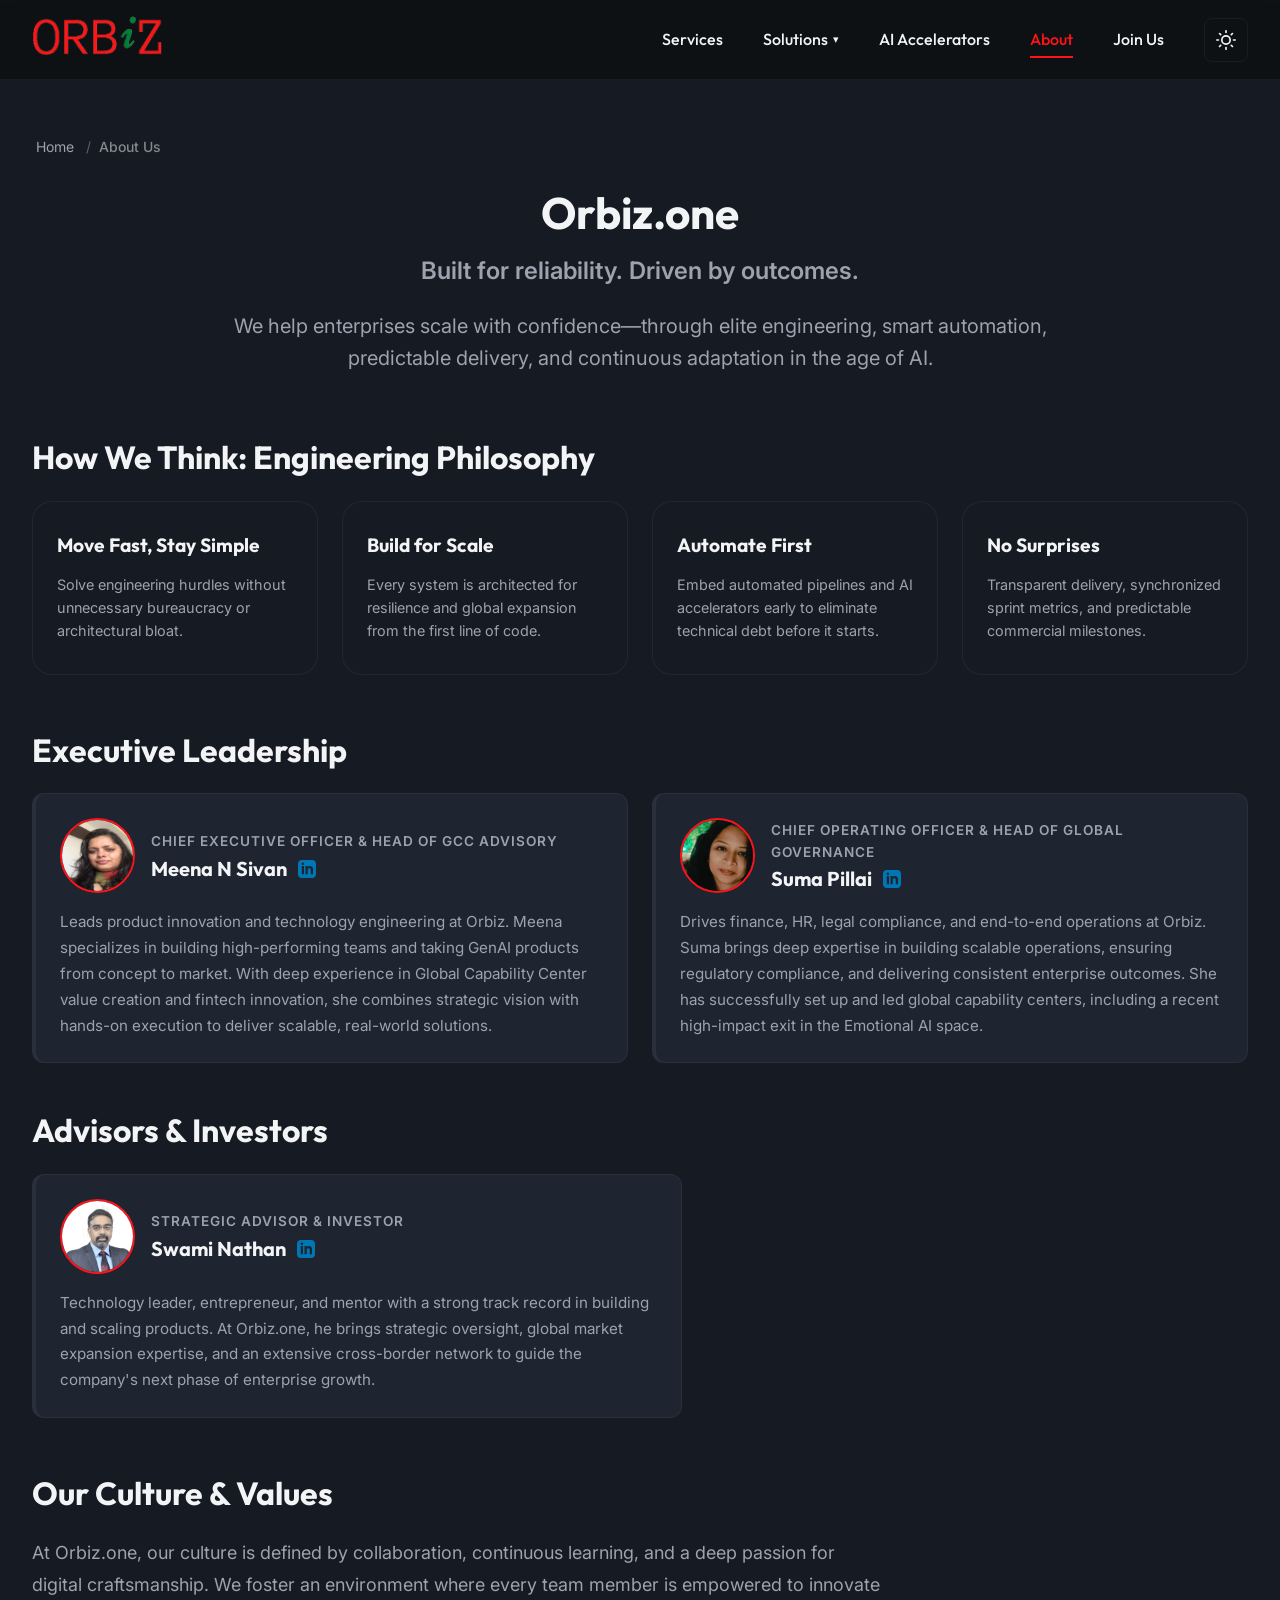
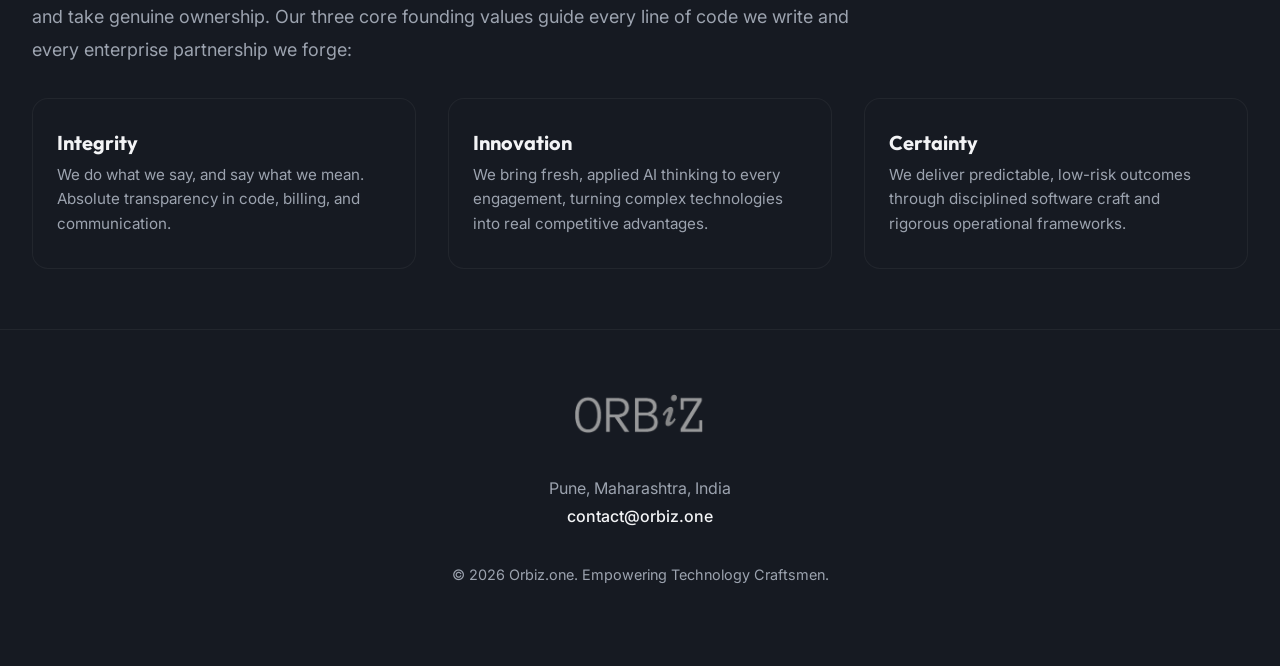
==== commit cf30ee05: "Implement WCAG 2.2 Level AA accessibility compliance across website - Add skip-link and accessible <" ====
--- a/about.html
+++ b/about.html
@@ -91,16 +91,17 @@
 </head>
 
 <body>
+  <a href="#main" class="skip-link">Skip to main content</a>
 
   <header id="navbar">
     <div class="container nav-container">
       <a href="index.html" class="logo">
         <img src="assets/images/orbiz-logo.png" alt="Orbiz.one Logo" />
       </a>
-      <nav class="nav-links" id="navLinks">
+      <nav class="nav-links" id="navLinks" role="navigation" aria-label="Main Navigation">
         <a href="services.html">Services</a>
         <div class="nav-item-dropdown">
-          <a href="solutions.html" class="dropdown-toggle">Solutions <span class="dropdown-arrow">&#9662;</span></a>
+          <a href="solutions.html" class="dropdown-toggle" role="button" aria-haspopup="true" aria-expanded="false">Solutions <span class="dropdown-arrow" aria-hidden="true">&#9662;</span></a>
           <div class="dropdown-menu">
             <a href="outsourced-product-development.html">Outsourced Product Development</a>
             <a href="talent-team-engineering.html">Talent & Team Engineering</a>
@@ -112,11 +113,11 @@
         <a href="about.html" class="active" aria-current="page">About</a>
         <a href="careers.html">Join Us</a>
         <button id="themeToggle" class="btn-icon" aria-label="Toggle Theme">
-          <svg id="moonIcon" xmlns="http://www.w3.org/2000/svg" width="20" height="20" viewBox="0 0 24 24" fill="none"
+          <svg id="moonIcon" aria-hidden="true" xmlns="http://www.w3.org/2000/svg" width="20" height="20" viewBox="0 0 24 24" fill="none"
             stroke="currentColor" stroke-width="2" stroke-linecap="round" stroke-linejoin="round">
             <path d="M21 12.79A9 9 0 1 1 11.21 3 7 7 0 0 0 21 12.79z"></path>
           </svg>
-          <svg id="sunIcon" style="display:none;" xmlns="http://www.w3.org/2000/svg" width="20" height="20"
+          <svg id="sunIcon" style="display:none;" aria-hidden="true" xmlns="http://www.w3.org/2000/svg" width="20" height="20"
             viewBox="0 0 24 24" fill="none" stroke="currentColor" stroke-width="2" stroke-linecap="round"
             stroke-linejoin="round">
             <circle cx="12" cy="12" r="5"></circle>
@@ -131,11 +132,11 @@
           </svg>
         </button>
       </nav>
-      <div class="nav-toggle" id="mobileMenuBtn">&#9776;</div>
+      <button type="button" class="nav-toggle" id="mobileMenuBtn" aria-label="Toggle navigation menu" aria-expanded="false" aria-controls="navLinks"><span aria-hidden="true">&#9776;</span></button>
     </div>
   </header>
 
-  <main>
+  <main id="main" tabindex="-1">
     <section id="about" style="padding-top: 130px; padding-bottom: 60px;">
       <div class="container">
         <div class="breadcrumb fade-up">
@@ -153,22 +154,22 @@
             <h2 class="brand-font" style="font-size: 2rem; margin-bottom: 1.5rem;">How We Think: Engineering Philosophy</h2>
             <div class="four-col-grid fade-up" style="margin-top: 1.5rem; margin-bottom: 3.5rem;">
               <div class="product-card" style="padding: 2rem 1.5rem; text-align: left;">
-                <h4 style="font-size: 1.2rem; margin-bottom: 1rem; font-family: var(--font-heading);">Move Fast, Stay Simple</h4>
+                <h3 style="font-size: 1.2rem; margin-bottom: 1rem; font-family: var(--font-heading);">Move Fast, Stay Simple</h3>
                 <p style="font-size: 0.9rem; margin-bottom: 0;">Solve engineering hurdles without unnecessary bureaucracy or architectural bloat.</p>
               </div>
 
               <div class="product-card" style="padding: 2rem 1.5rem; text-align: left;">
-                <h4 style="font-size: 1.2rem; margin-bottom: 1rem; font-family: var(--font-heading);">Build for Scale</h4>
+                <h3 style="font-size: 1.2rem; margin-bottom: 1rem; font-family: var(--font-heading);">Build for Scale</h3>
                 <p style="font-size: 0.9rem; margin-bottom: 0;">Every system is architected for resilience and global expansion from the first line of code.</p>
               </div>
 
               <div class="product-card" style="padding: 2rem 1.5rem; text-align: left;">
-                <h4 style="font-size: 1.2rem; margin-bottom: 1rem; font-family: var(--font-heading);">Automate First</h4>
+                <h3 style="font-size: 1.2rem; margin-bottom: 1rem; font-family: var(--font-heading);">Automate First</h3>
                 <p style="font-size: 0.9rem; margin-bottom: 0;">Embed automated pipelines and AI accelerators early to eliminate technical debt before it starts.</p>
               </div>
 
               <div class="product-card" style="padding: 2rem 1.5rem; text-align: left;">
-                <h4 style="font-size: 1.2rem; margin-bottom: 1rem; font-family: var(--font-heading);">No Surprises</h4>
+                <h3 style="font-size: 1.2rem; margin-bottom: 1rem; font-family: var(--font-heading);">No Surprises</h3>
                 <p style="font-size: 0.9rem; margin-bottom: 0;">Transparent delivery, synchronized sprint metrics, and predictable commercial milestones.</p>
               </div>
             </div>
@@ -182,15 +183,15 @@
                     style="width: 75px; height: 75px; border-radius: 50%; object-fit: cover; border: 2px solid var(--brand-red);">
                   <div>
                     <span style="font-size: 0.85rem; color: var(--text-muted); display: block; margin-bottom: 0.25rem;">Chief Executive Officer &amp; Head of GCC Advisory</span>
-                    <h4 style="margin-bottom: 0; display: flex; align-items: center; gap: 0.5rem; font-size: 1.25rem;">
+                    <h3 style="margin-bottom: 0; display: flex; align-items: center; gap: 0.5rem; font-size: 1.25rem;">
                       Meena N Sivan
                       <a href="https://www.linkedin.com/in/meenasivan/" target="_blank" rel="noopener noreferrer"
-                        style="color: #0077b5; display: inline-flex; transition: opacity 0.3s;" aria-label="LinkedIn Profile of Meena N Sivan">
-                        <svg xmlns="http://www.w3.org/2000/svg" width="18" height="18" viewBox="0 0 24 24" fill="currentColor">
+                        style="color: #0077b5; display: inline-flex; align-items: center; justify-content: center; min-width: 24px; min-height: 24px; transition: opacity 0.3s;" aria-label="LinkedIn Profile of Meena N Sivan">
+                        <svg aria-hidden="true" xmlns="http://www.w3.org/2000/svg" width="18" height="18" viewBox="0 0 24 24" fill="currentColor">
                           <path d="M19 0h-14c-2.761 0-5 2.239-5 5v14c0 2.761 2.239 5 5 5h14c2.762 0 5-2.239 5-5v-14c0-2.761-2.238-5-5-5zm-11 19h-3v-11h3v11zm-1.5-12.268c-.966 0-1.75-.79-1.75-1.764s.784-1.764 1.75-1.764 1.75.79 1.75 1.764-.783 1.764-1.75 1.764zm13.5 12.268h-3v-5.604c0-3.368-4-3.113-4 0v5.604h-3v-11h3v1.765c1.396-2.586 7-2.777 7 2.476v6.759z" />
                         </svg>
                       </a>
-                    </h4>
+                    </h3>
                   </div>
                 </div>
                 <p style="margin-bottom: 0; font-size: 0.95rem; line-height: 1.7;">
@@ -205,15 +206,15 @@
                     style="width: 75px; height: 75px; border-radius: 50%; object-fit: cover; border: 2px solid var(--brand-red);">
                   <div>
                     <span style="font-size: 0.85rem; color: var(--text-muted); display: block; margin-bottom: 0.25rem;">Chief Operating Officer &amp; Head of Global Governance</span>
-                    <h4 style="margin-bottom: 0; display: flex; align-items: center; gap: 0.5rem; font-size: 1.25rem;">
+                    <h3 style="margin-bottom: 0; display: flex; align-items: center; gap: 0.5rem; font-size: 1.25rem;">
                       Suma Pillai
                       <a href="https://www.linkedin.com/in/suma-pillai/" target="_blank" rel="noopener noreferrer"
-                        style="color: #0077b5; display: inline-flex; transition: opacity 0.3s;" aria-label="LinkedIn Profile of Suma Pillai">
-                        <svg xmlns="http://www.w3.org/2000/svg" width="18" height="18" viewBox="0 0 24 24" fill="currentColor">
+                        style="color: #0077b5; display: inline-flex; align-items: center; justify-content: center; min-width: 24px; min-height: 24px; transition: opacity 0.3s;" aria-label="LinkedIn Profile of Suma Pillai">
+                        <svg aria-hidden="true" xmlns="http://www.w3.org/2000/svg" width="18" height="18" viewBox="0 0 24 24" fill="currentColor">
                           <path d="M19 0h-14c-2.761 0-5 2.239-5 5v14c0 2.761 2.239 5 5 5h14c2.762 0 5-2.239 5-5v-14c0-2.761-2.238-5-5-5zm-11 19h-3v-11h3v11zm-1.5-12.268c-.966 0-1.75-.79-1.75-1.764s.784-1.764 1.75-1.764 1.75.79 1.75 1.764-.783 1.764-1.75 1.764zm13.5 12.268h-3v-5.604c0-3.368-4-3.113-4 0v5.604h-3v-11h3v1.765c1.396-2.586 7-2.777 7 2.476v6.759z" />
                         </svg>
                       </a>
-                    </h4>
+                    </h3>
                   </div>
                 </div>
                 <p style="margin-bottom: 0; font-size: 0.95rem; line-height: 1.7;">
@@ -231,15 +232,15 @@
                     style="width: 75px; height: 75px; border-radius: 50%; object-fit: cover; border: 2px solid var(--brand-red);">
                   <div>
                     <span style="font-size: 0.85rem; color: var(--text-muted); display: block; margin-bottom: 0.25rem;">Strategic Advisor &amp; Investor</span>
-                    <h4 style="margin-bottom: 0; display: flex; align-items: center; gap: 0.5rem; font-size: 1.25rem;">
+                    <h3 style="margin-bottom: 0; display: flex; align-items: center; gap: 0.5rem; font-size: 1.25rem;">
                       Swami Nathan
                       <a href="https://www.linkedin.com/in/2swami/" target="_blank" rel="noopener noreferrer"
-                        style="color: #0077b5; display: inline-flex; transition: opacity 0.3s;" aria-label="LinkedIn Profile of Swami Nathan">
-                        <svg xmlns="http://www.w3.org/2000/svg" width="18" height="18" viewBox="0 0 24 24" fill="currentColor">
+                        style="color: #0077b5; display: inline-flex; align-items: center; justify-content: center; min-width: 24px; min-height: 24px; transition: opacity 0.3s;" aria-label="LinkedIn Profile of Swami Nathan">
+                        <svg aria-hidden="true" xmlns="http://www.w3.org/2000/svg" width="18" height="18" viewBox="0 0 24 24" fill="currentColor">
                           <path d="M19 0h-14c-2.761 0-5 2.239-5 5v14c0 2.761 2.239 5 5 5h14c2.762 0 5-2.239 5-5v-14c0-2.761-2.238-5-5-5zm-11 19h-3v-11h3v11zm-1.5-12.268c-.966 0-1.75-.79-1.75-1.764s.784-1.764 1.75-1.764 1.75.79 1.75 1.764-.783 1.764-1.75 1.764zm13.5 12.268h-3v-5.604c0-3.368-4-3.113-4 0v5.604h-3v-11h3v1.765c1.396-2.586 7-2.777 7 2.476v6.759z" />
                         </svg>
                       </a>
-                    </h4>
+                    </h3>
                   </div>
                 </div>
                 <p style="margin-bottom: 0; font-size: 0.95rem; line-height: 1.7;">
@@ -255,15 +256,15 @@
             </p>
             <div class="pillars-grid fade-up" style="margin-top: 2rem; margin-bottom: 0;">
               <div class="pillar-card" style="padding: 2rem 1.5rem;">
-                <h4 style="font-size: 1.25rem; margin-bottom: 0.5rem; font-family: var(--font-heading);">Integrity</h4>
+                <h3 style="font-size: 1.25rem; margin-bottom: 0.5rem; font-family: var(--font-heading);">Integrity</h3>
                 <p style="font-size: 0.95rem; margin-bottom: 0;">We do what we say, and say what we mean. Absolute transparency in code, billing, and communication.</p>
               </div>
               <div class="pillar-card" style="padding: 2rem 1.5rem;">
-                <h4 style="font-size: 1.25rem; margin-bottom: 0.5rem; font-family: var(--font-heading);">Innovation</h4>
+                <h3 style="font-size: 1.25rem; margin-bottom: 0.5rem; font-family: var(--font-heading);">Innovation</h3>
                 <p style="font-size: 0.95rem; margin-bottom: 0;">We bring fresh, applied AI thinking to every engagement, turning complex technologies into real competitive advantages.</p>
               </div>
               <div class="pillar-card" style="padding: 2rem 1.5rem;">
-                <h4 style="font-size: 1.25rem; margin-bottom: 0.5rem; font-family: var(--font-heading);">Certainty</h4>
+                <h3 style="font-size: 1.25rem; margin-bottom: 0.5rem; font-family: var(--font-heading);">Certainty</h3>
                 <p style="font-size: 0.95rem; margin-bottom: 0;">We deliver predictable, low-risk outcomes through disciplined software craft and rigorous operational frameworks.</p>
               </div>
             </div>
--- a/assets/styles.css
+++ b/assets/styles.css
@@ -23,7 +23,8 @@
 
     [data-theme="light"] {
       /* Light Theme Override */
-      --brand-red-glow: rgba(255, 19, 25, 0.15);
+      --brand-red: #c50d12;
+      --brand-red-glow: rgba(197, 13, 18, 0.15);
       --bg-color: #f8fafc;
       --surface-color-1: #ffffff;
       --surface-color-2: #f1f5f9;
@@ -46,6 +47,54 @@
 
     html {
       scroll-behavior: smooth;
+      scroll-padding-top: calc(var(--nav-height) + 1.5rem);
+    }
+
+    :target {
+      scroll-margin-top: calc(var(--nav-height) + 1.5rem);
+    }
+
+    /* Focus styling for WCAG 2.2 Level AA (2.4.7, 2.4.13) */
+    :focus-visible {
+      outline: 2px solid var(--brand-red);
+      outline-offset: 3px;
+    }
+
+    /* Screen Reader Only utility */
+    .sr-only {
+      position: absolute;
+      width: 1px;
+      height: 1px;
+      padding: 0;
+      margin: -1px;
+      overflow: hidden;
+      clip: rect(0, 0, 0, 0);
+      white-space: nowrap;
+      border: 0;
+    }
+
+    /* Skip link for WCAG 2.4.1 (Bypass Blocks) */
+    .skip-link {
+      position: absolute;
+      top: -100px;
+      left: 1.5rem;
+      background: var(--brand-red);
+      color: #ffffff !important;
+      padding: 0.75rem 1.5rem;
+      border-radius: 6px;
+      font-weight: 600;
+      font-size: 0.95rem;
+      z-index: 99999;
+      text-decoration: none;
+      box-shadow: 0 4px 15px rgba(0, 0, 0, 0.4);
+      transition: top 0.2s ease-in-out;
+    }
+
+    .skip-link:focus,
+    .skip-link:focus-visible {
+      top: 1rem;
+      outline: 3px solid #ffffff;
+      outline-offset: 2px;
     }
 
     body {
@@ -263,9 +312,18 @@
 
     .nav-toggle {
       display: none;
+      background: transparent;
+      border: none;
       font-size: 1.5rem;
       cursor: pointer;
       color: var(--text-main);
+      padding: 0.5rem;
+      min-width: 44px;
+      min-height: 44px;
+      align-items: center;
+      justify-content: center;
+      line-height: 1;
+      border-radius: 6px;
     }
 
     section {
@@ -730,7 +788,7 @@
       }
 
       .nav-toggle {
-        display: block;
+        display: inline-flex;
       }
 
       .hero-title {
@@ -752,9 +810,19 @@
     }
 
     .job-card-header {
+      width: 100%;
+      background: transparent;
+      border: none;
+      padding: 0;
+      color: inherit;
+      font-family: inherit;
+      font-size: inherit;
+      font-weight: inherit;
       display: flex;
       justify-content: space-between;
       align-items: center;
+      cursor: pointer;
+      text-align: left;
       transition: color 0.3s;
     }
 
@@ -1143,3 +1211,42 @@
         display: block;
       }
     }
+
+    /* WCAG 2.2 Target Size (2.5.8) & Touch Target minimums */
+    .btn-icon {
+      min-width: 44px;
+      min-height: 44px;
+      display: inline-flex;
+      align-items: center;
+      justify-content: center;
+      background: transparent;
+      border: 1px solid var(--border-color);
+      cursor: pointer;
+      color: var(--text-main);
+      border-radius: 8px;
+    }
+
+    .breadcrumb a {
+      display: inline-flex;
+      align-items: center;
+      min-height: 32px;
+      padding: 0 4px;
+    }
+
+    /* WCAG 2.2 / 2.3.3 Reduced Motion */
+    @media (prefers-reduced-motion: reduce) {
+      *,
+      *::before,
+      *::after {
+        animation-duration: 0.01ms !important;
+        animation-iteration-count: 1 !important;
+        transition-duration: 0.01ms !important;
+        scroll-behavior: auto !important;
+      }
+      .fade-up {
+        opacity: 1 !important;
+        transform: none !important;
+        transition: none !important;
+      }
+    }
+
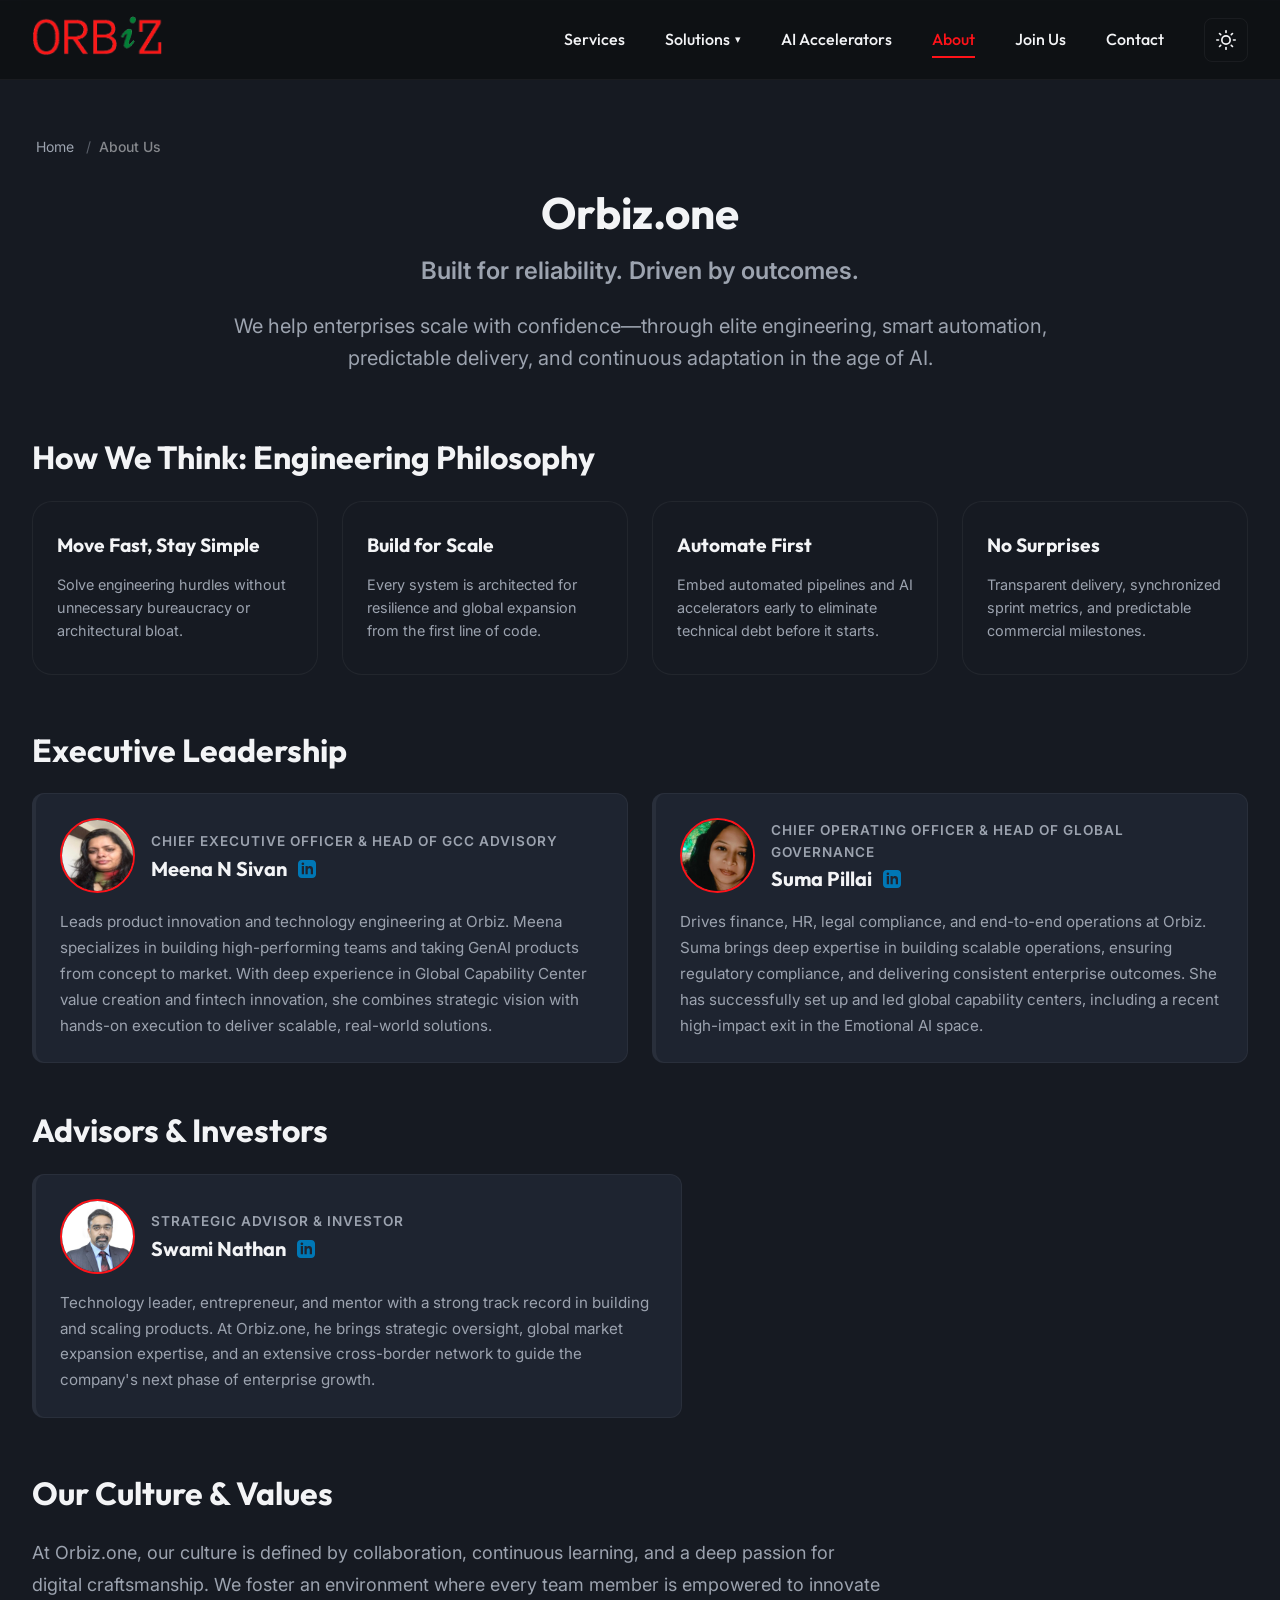
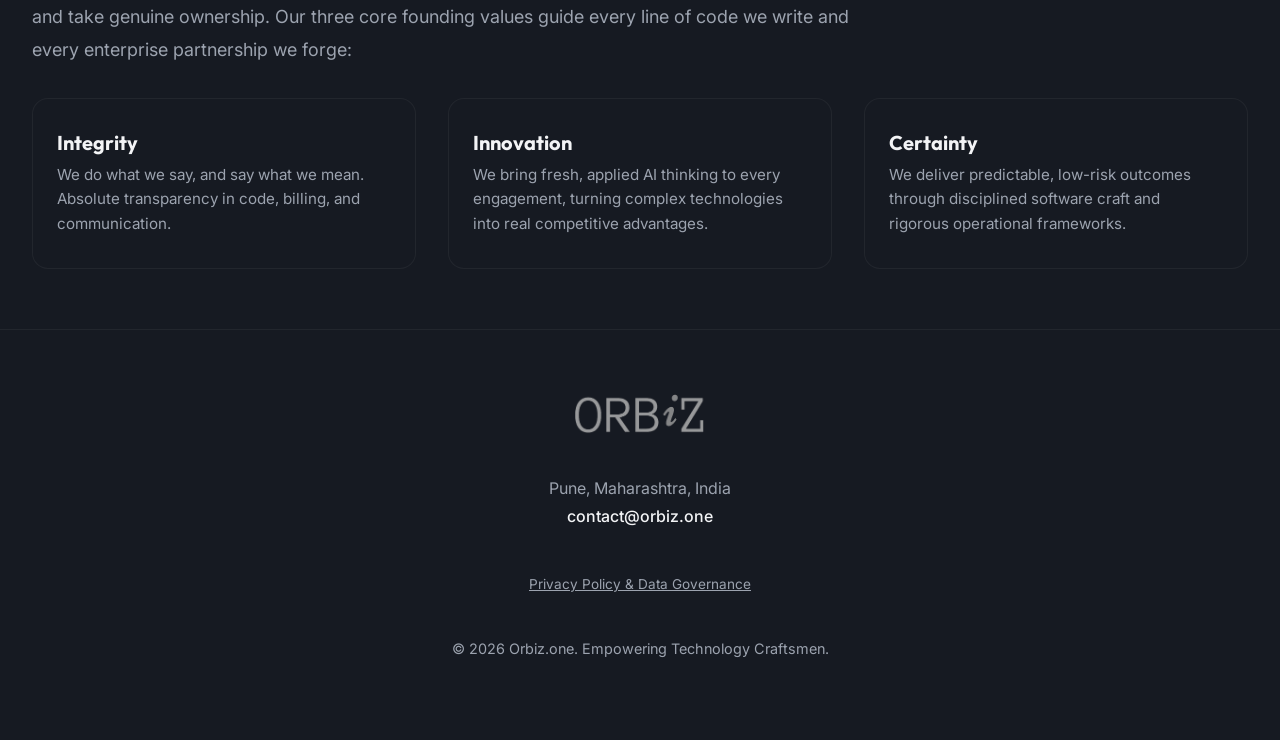
==== commit 760c09c8: "Fine-tune SEO meta tags, Open Graph preview, Core Web Vitals, and add contact & privacy landing page" ====
--- a/about.html
+++ b/about.html
@@ -14,12 +14,19 @@
   <meta property="og:url" content="https://orbiz.one/about.html" />
   <meta property="og:title" content="About Orbiz.one | Leadership, Culture & Technology Craftsmen" />
   <meta property="og:description" content="Meet the Orbiz.one leadership team, our investors, and our core founding values of Integrity, Innovation, and Certainty." />
-  <meta property="og:image" content="https://orbiz.one/assets/images/orbiz-logo.png" />
+  <meta property="og:site_name" content="Orbiz.one" />
+  <meta property="og:locale" content="en_US" />
+  <meta property="og:image" content="https://orbiz.one/assets/images/orbiz-social-preview.png" />
+  <meta property="og:image:width" content="1200" />
+  <meta property="og:image:height" content="630" />
+  <meta property="og:image:alt" content="Orbiz.one - Digital Engineering, Applied AI &amp; GCC Enablement" />
 
   <!-- Twitter -->
   <meta name="twitter:card" content="summary_large_image" />
   <meta name="twitter:title" content="About Orbiz.one | Leadership & Culture" />
   <meta name="twitter:description" content="Meet the leadership team and technology craftsmen powering enterprise digital excellence at Orbiz.one." />
+  <meta name="twitter:image" content="https://orbiz.one/assets/images/orbiz-social-preview.png" />
+  <meta name="twitter:image:alt" content="Orbiz.one - Digital Engineering, Applied AI &amp; GCC Enablement" />
 
   <!-- Fonts -->
   <link rel="preconnect" href="https://fonts.googleapis.com">
@@ -96,7 +103,7 @@
   <header id="navbar">
     <div class="container nav-container">
       <a href="index.html" class="logo">
-        <img src="assets/images/orbiz-logo.png" alt="Orbiz.one Logo" />
+        <img src="assets/images/orbiz-logo.png" alt="Orbiz.one Logo" width="133" height="40" />
       </a>
       <nav class="nav-links" id="navLinks" role="navigation" aria-label="Main Navigation">
         <a href="services.html">Services</a>
@@ -112,6 +119,7 @@
         <a href="products.html">AI Accelerators</a>
         <a href="about.html" class="active" aria-current="page">About</a>
         <a href="careers.html">Join Us</a>
+        <a href="contact.html">Contact</a>
         <button id="themeToggle" class="btn-icon" aria-label="Toggle Theme">
           <svg id="moonIcon" aria-hidden="true" xmlns="http://www.w3.org/2000/svg" width="20" height="20" viewBox="0 0 24 24" fill="none"
             stroke="currentColor" stroke-width="2" stroke-linecap="round" stroke-linejoin="round">
@@ -179,7 +187,7 @@
               <!-- MEENA -->
               <div class="leader-card" style="flex: 1; min-width: 300px;">
                 <div style="display: flex; align-items: center; gap: 1rem; margin-bottom: 1rem;">
-                  <img src="assets/images/profile-meena.jpeg" alt="Meena N Sivan"
+                  <img src="assets/images/profile-meena.jpeg" alt="Meena N Sivan" width="75" height="75" loading="lazy" decoding="async"
                     style="width: 75px; height: 75px; border-radius: 50%; object-fit: cover; border: 2px solid var(--brand-red);">
                   <div>
                     <span style="font-size: 0.85rem; color: var(--text-muted); display: block; margin-bottom: 0.25rem;">Chief Executive Officer &amp; Head of GCC Advisory</span>
@@ -202,7 +210,7 @@
               <!-- SUMA -->
               <div class="leader-card" style="flex: 1; min-width: 300px;">
                 <div style="display: flex; align-items: center; gap: 1rem; margin-bottom: 1rem;">
-                  <img src="assets/images/profile-suma.jpeg" alt="Suma Pillai"
+                  <img src="assets/images/profile-suma.jpeg" alt="Suma Pillai" width="75" height="75" loading="lazy" decoding="async"
                     style="width: 75px; height: 75px; border-radius: 50%; object-fit: cover; border: 2px solid var(--brand-red);">
                   <div>
                     <span style="font-size: 0.85rem; color: var(--text-muted); display: block; margin-bottom: 0.25rem;">Chief Operating Officer &amp; Head of Global Governance</span>
@@ -228,7 +236,7 @@
             <div class="leadership-list" style="margin-top: 1.5rem; margin-bottom: 3.5rem;">
               <div class="leader-card" style="max-width: 650px;">
                 <div style="display: flex; align-items: center; gap: 1rem; margin-bottom: 1rem;">
-                  <img src="assets/images/profile-swami.jpeg" alt="Swami Nathan"
+                  <img src="assets/images/profile-swami.jpeg" alt="Swami Nathan" width="75" height="75" loading="lazy" decoding="async"
                     style="width: 75px; height: 75px; border-radius: 50%; object-fit: cover; border: 2px solid var(--brand-red);">
                   <div>
                     <span style="font-size: 0.85rem; color: var(--text-muted); display: block; margin-bottom: 0.25rem;">Strategic Advisor &amp; Investor</span>
@@ -279,7 +287,7 @@
   <footer>
     <div class="container footer-content">
       <a href="index.html" class="footer-logo">
-        <img src="assets/images/orbiz-logo.png" alt="Orbiz.one Logo" />
+        <img src="assets/images/orbiz-logo.png" alt="Orbiz.one Logo" width="133" height="40" loading="lazy" decoding="async" />
       </a>
       <div style="text-align: center; color: var(--text-muted); line-height: 1.8;">
         Pune, Maharashtra, India<br>
@@ -287,6 +295,9 @@
           onmouseover="this.style.color='var(--brand-red)'"
           onmouseout="this.style.color='var(--text-main)'">contact@orbiz.one</a>
       </div>
+      <div style="text-align: center; margin: 0.5rem 0;">
+        <a href="privacy.html" style="color: var(--text-muted); font-size: 0.85rem; text-decoration: underline;">Privacy Policy &amp; Data Governance</a>
+      </div>
       <p class="footer-bottom" style="margin-top: 0;">&copy; 2026 Orbiz.one. Empowering Technology Craftsmen.</p>
     </div>
   </footer>
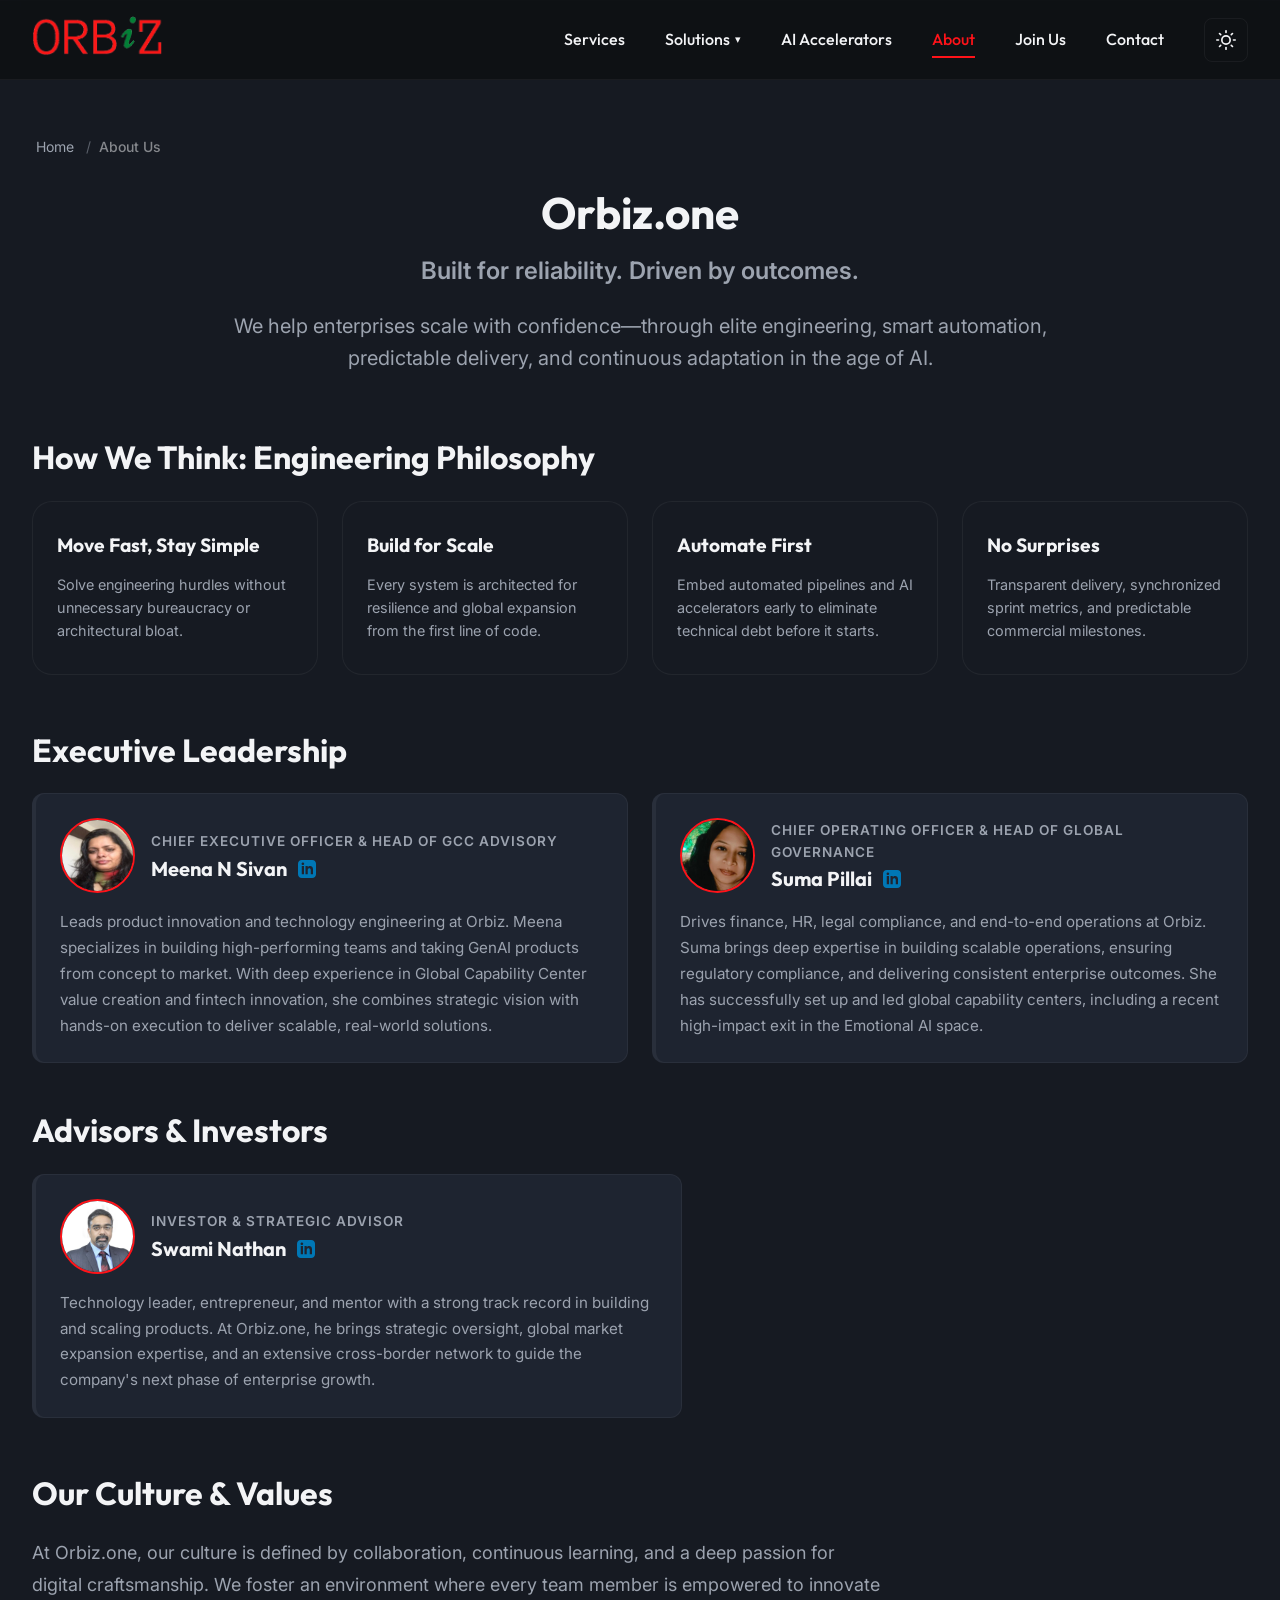
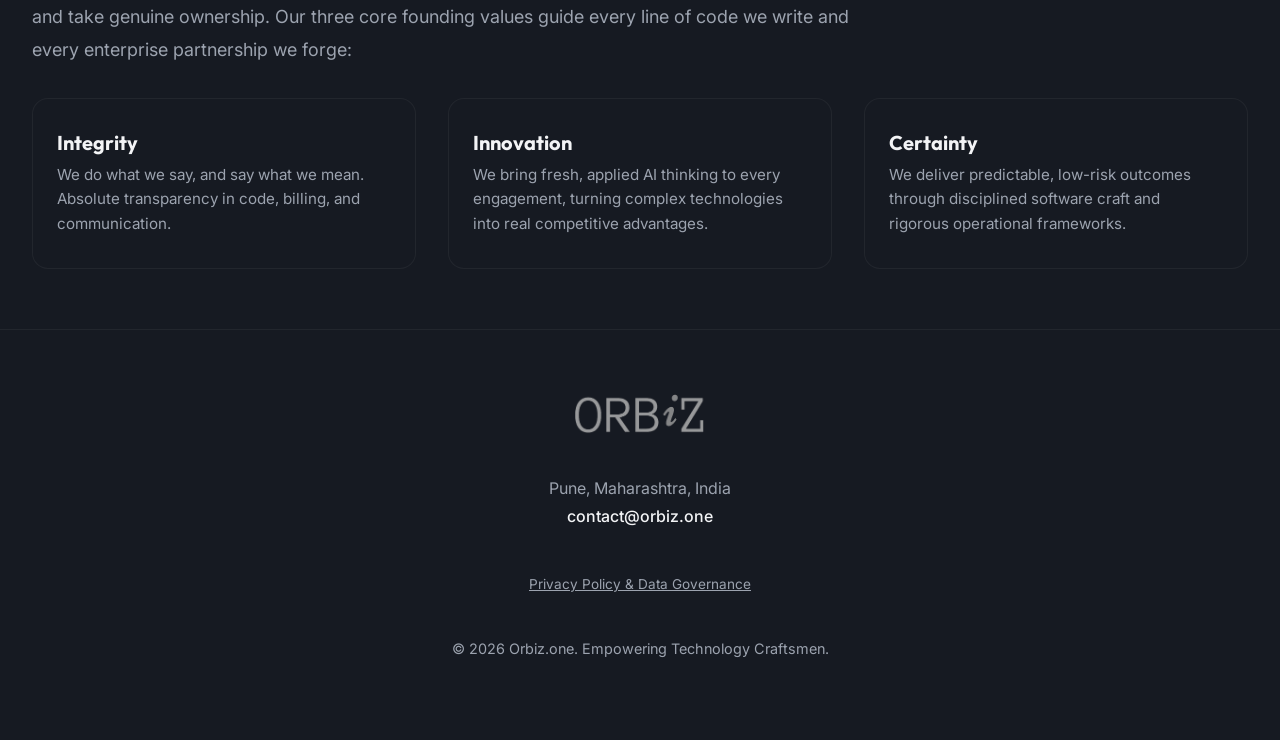
==== commit e1144cbe: "Add interactive consultation form with multi-checkbox areas of interest and update executive leaders" ====
--- a/about.html
+++ b/about.html
@@ -4,6 +4,16 @@
 <head>
   <meta charset="UTF-8" />
   <meta name="viewport" content="width=device-width, initial-scale=1.0" />
+
+  <!-- Google tag (gtag.js) -->
+  <script async src="https://www.googletagmanager.com/gtag/js?id=G-S7HCNGBMP2"></script>
+  <script>
+    window.dataLayer = window.dataLayer || [];
+    function gtag(){dataLayer.push(arguments);}
+    gtag('js', new Date());
+
+    gtag('config', 'G-S7HCNGBMP2');
+  </script>
   <title>About Orbiz.one | Leadership, Culture & Technology Craftsmen</title>
   <meta name="description" content="Learn about Orbiz.one, our executive leadership team, our technology craftsmen culture, and our mission to empower enterprise digital excellence." />
   <meta name="keywords" content="About Orbiz, Meena N Sivan, Suma Pillai, Swami Nathan, Technology Craftsmen, GCC Leadership Pune, Digital Engineering Firm" />
@@ -239,7 +249,7 @@
                   <img src="assets/images/profile-swami.jpeg" alt="Swami Nathan" width="75" height="75" loading="lazy" decoding="async"
                     style="width: 75px; height: 75px; border-radius: 50%; object-fit: cover; border: 2px solid var(--brand-red);">
                   <div>
-                    <span style="font-size: 0.85rem; color: var(--text-muted); display: block; margin-bottom: 0.25rem;">Strategic Advisor &amp; Investor</span>
+                    <span style="font-size: 0.85rem; color: var(--text-muted); display: block; margin-bottom: 0.25rem;">Investor &amp; Strategic Advisor</span>
                     <h3 style="margin-bottom: 0; display: flex; align-items: center; gap: 0.5rem; font-size: 1.25rem;">
                       Swami Nathan
                       <a href="https://www.linkedin.com/in/2swami/" target="_blank" rel="noopener noreferrer"
--- a/assets/styles.css
+++ b/assets/styles.css
@@ -780,6 +780,9 @@
         opacity: 0;
         transition: var(--transition);
         border-bottom: 1px solid var(--border-color);
+        max-height: calc(100vh - var(--nav-height));
+        overflow-y: auto;
+        -webkit-overflow-scrolling: touch;
       }
 
       .nav-links.active {
@@ -1196,19 +1199,48 @@
     }
 
     @media (max-width: 900px) {
+      .nav-item-dropdown {
+        display: flex;
+        flex-direction: column;
+        align-items: center;
+        width: 100%;
+      }
+      .dropdown-toggle .dropdown-arrow {
+        display: none;
+      }
       .dropdown-menu {
         position: static;
         box-shadow: none;
-        border: none;
-        background: transparent;
+        border: 1px solid var(--border-color);
+        background: var(--surface-color-2);
+        border-radius: 8px;
         opacity: 1;
         visibility: visible;
         transform: none;
-        padding-left: 1.5rem;
-        display: none;
-      }
-      .nav-item-dropdown.mobile-open .dropdown-menu {
+        display: flex;
+        flex-direction: column;
+        align-items: center;
+        gap: 0.35rem;
+        padding: 0.75rem 1rem;
+        margin-top: 0.5rem;
+        width: 88%;
+        max-width: 320px;
+      }
+      .dropdown-menu a {
         display: block;
+        padding: 0.6rem 0.75rem;
+        font-size: 0.9rem;
+        color: var(--text-muted);
+        text-align: center;
+        width: 100%;
+        border-radius: 6px;
+        transition: var(--transition);
+      }
+      .dropdown-menu a:hover,
+      .dropdown-menu a.active {
+        color: var(--brand-red);
+        background: var(--surface-color-1);
+        padding-left: 0.75rem;
       }
     }
 
@@ -1250,3 +1282,77 @@
       }
     }
 
+    /* Form Styles */
+    .form-group {
+      margin-bottom: 1.25rem;
+      text-align: left;
+    }
+    .form-label {
+      display: block;
+      font-size: 0.9rem;
+      font-weight: 500;
+      color: var(--text-main);
+      margin-bottom: 0.4rem;
+    }
+    .form-input {
+      width: 100%;
+      background: var(--surface-color-1);
+      border: 1px solid var(--border-color);
+      border-radius: 8px;
+      color: var(--text-main);
+      padding: 0.75rem 1rem;
+      font-family: var(--font-main);
+      font-size: 0.95rem;
+      transition: var(--transition);
+      box-sizing: border-box;
+    }
+    .form-input:focus-visible,
+    .form-input:focus {
+      outline: 2px solid var(--brand-red);
+      border-color: var(--brand-red);
+      background: var(--surface-color-2);
+    }
+    .form-grid-2 {
+      display: grid;
+      grid-template-columns: 1fr 1fr;
+      gap: 1rem;
+    }
+    @media (max-width: 600px) {
+      .form-grid-2 {
+        grid-template-columns: 1fr;
+      }
+    }
+    .checkbox-grid {
+      display: grid;
+      grid-template-columns: 1fr;
+      gap: 0.65rem;
+      margin-top: 0.5rem;
+    }
+    .checkbox-card {
+      display: flex;
+      align-items: center;
+      gap: 0.75rem;
+      padding: 0.65rem 0.9rem;
+      background: var(--surface-color-1);
+      border: 1px solid var(--border-color);
+      border-radius: 6px;
+      cursor: pointer;
+      font-size: 0.9rem;
+      color: var(--text-muted);
+      transition: var(--transition);
+      user-select: none;
+      min-height: 44px;
+    }
+    .checkbox-card:hover {
+      border-color: var(--brand-red);
+      color: var(--text-main);
+    }
+    .checkbox-card input[type="checkbox"] {
+      accent-color: var(--brand-red);
+      width: 18px;
+      height: 18px;
+      cursor: pointer;
+      flex-shrink: 0;
+    }
+
+
